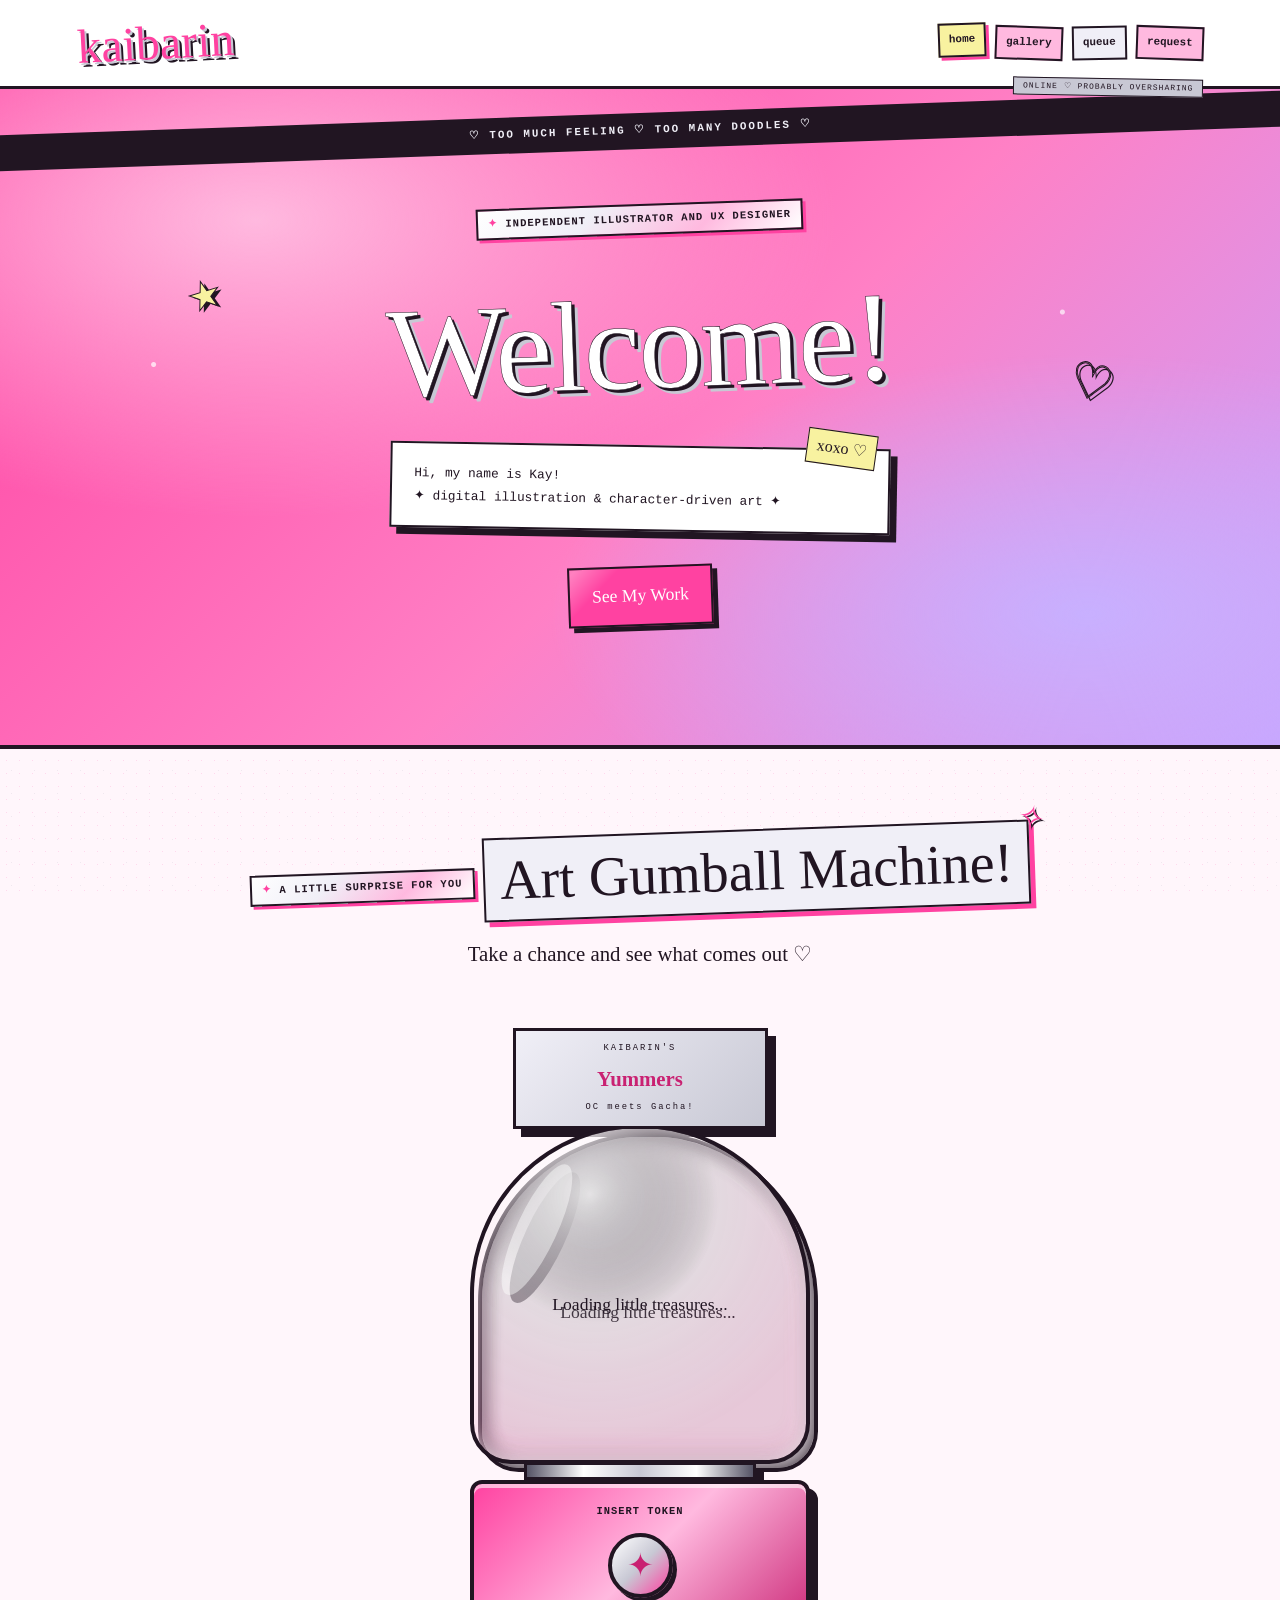
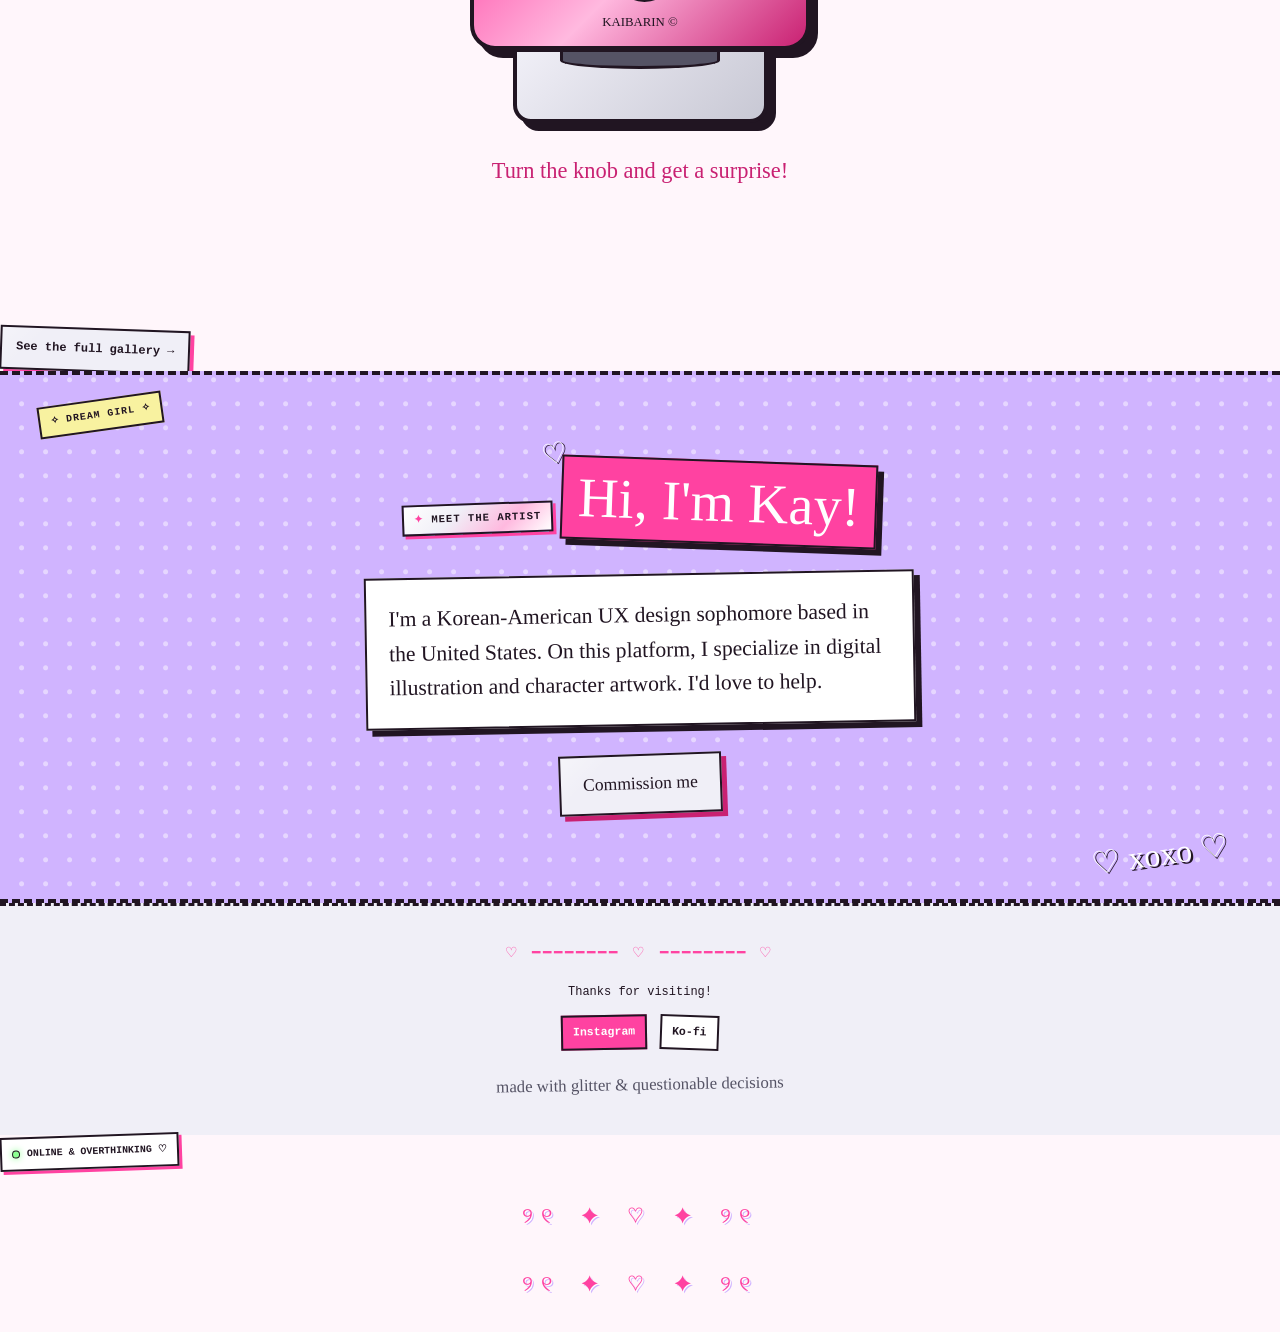
==== index.html @ e31831b4 "Update gumball machine labels and instructions" ====
<DOCTYPE html>
<html lang="en">

<head>
    <meta charset="UTF-8">
    <meta name="viewport" content="width=device-width, initial-scale=1.0">
    <title>Kaibarin | Art & Commissions</title>
    <link rel="stylesheet" href="style.css">
</head>

<body>

    <header class="navbar">
        <a class="logo" href="index.html">kaibarin</a>

        <nav>
            <a href="index.html" class="active">Home</a>
            <a href="gallery.html">Gallery</a>
            <a href="queue.html">Queue</a>
            <a href="request.html">Request</a>
        </nav>
    </header>

    <main>
        <section class="hero">
            <p class="eyebrow"> independent illustrator and ux designer </p>

            <h1> Welcome! </h1>

            <p class="hero-text">
              Hi, my name is Kay!
              <br> ✦ digital illustration & character-driven art ✦
            </p>

            <a class="button" href="gallery.html"> See My Work </a>
        </section>

<section class="gumball-section">
    <div class="section-heading">
        <p class="eyebrow">a little surprise for you</p>
        <h2>Art Gumball Machine!</h2>
        <p>Take a chance and see what comes out ♡</p>
    </div>

    <div class="gumball-machine" id="gumball-machine">

        <div class="machine-label">
            <span>KAIBARIN'S</span>
            <strong>Yummers</strong>
            <span>OC meets Gacha!</span>
        </div>

        <div class="machine-dome">
            <div class="gumball-balls" id="gumball-balls">
                <p class="gumball-loading">Loading little treasures...</p>
            </div>
            <div class="dome-shine"></div>
        </div>

        <div class="machine-neck"></div>

        <div class="machine-base">
            <p class="machine-instruction">INSERT TOKEN</p>

            <button
                class="gumball-knob"
                id="gumball-knob"
                type="button"
                aria-label="Dispense a random artwork"
            >
                <span>✦</span>
            </button>

            <p class="machine-brand">KAIBARIN ©</p>
        </div>

        <div class="gumball-dispenser">
            <div class="dispenser-opening"></div>

            <button
                class="dispensed-gumball"
                id="dispensed-gumball"
                type="button"
                hidden
                aria-label="View your dispensed artwork"
            >
                <img id="dispensed-image" src="" alt="">
            </button>
        </div>
    </div>

    <p class="gumball-caption" id="gumball-caption">
        Turn the knob and get a surprise!
    </p>

    <button
        class="button gumball-again"
        id="gumball-again"
        type="button"
        hidden
    >
        Try Again ♡
    </button>
</section>

<dialog class="gumball-modal" id="gumball-modal">
    <button
        class="modal-close"
        id="gumball-modal-close"
        type="button"
        aria-label="Close artwork preview"
    >
        ✕
    </button>

    <img id="modal-artwork-image" src="" alt="">

    <div class="modal-artwork-info">
        <p class="eyebrow">YOU GOT A SURPRISE!</p>
        <h2 id="modal-artwork-title"></h2>
        <p id="modal-artwork-description"></p>
    </div>
</dialog>

            <a class="text-link" href="gallery.html">See the full gallery →</a>
        </section>

        <section class="about">
            <p class="eyebrow">Meet the Artist</p>
            <h2>Hi, I'm Kay!</h2>
            <p>
               I'm a Korean-American UX design sophomore based in the United States. On this platform, I specialize in digital illustration and character artwork. I'd love to help.
            </p>
            <a class="button button-light" href="request.html">
                Commission me
            </a>
        </section>
    </main>

    <footer>
        <p>Thanks for visiting!</p>
        <div class="social-links">
            <a href="https://instagram.com/">Instagram</a>
            <a href="https://ko-fi.com/kaibarin/">Ko-fi</a>
        </div>
    </footer>

    <div class="status-sticker">
    <span class="status-dot"></span>
    ONLINE & OVERTHINKING ♡
</div>

<div class="cute-divider">୨୧ ✦ ♡ ✦ ୨୧</div>
</body>
</html>


<div class="cute-divider">୨୧ ✦ ♡ ✦ ୨୧</div>


<script src="script.js" defer></script>

</html
---- style.css ----
nav {
  display: flex;
  align-items: center;
  gap: 20px;
}
.home-link {
  margin-left: auto;
}


.queue-container {
  display: grid;
  grid-template-columns: repeat(3, minmax(0, 1fr));
  gap: 20px;
  margin-top: 30px;
}
.queue-column {
  border: 1px solid #ccc;
  border-radius: 12px;
  padding: 16px;
  min-width: 0;
}
.commission-card {
  border: 1px solid #ddd;
  border-radius: 8px;
  padding: 12px;
  margin-bottom: 12px;
}
/* Stack columns on smaller screens */
@media (max-width: 650px) {
  .queue-container {
    grid-template-columns: 1fr;
  }
}


/* ==========================================
    PRETTY DISASTER
   PINK CHROME • GIRLHOOD • Y2K CHAOS
   MYSPACE ENERGY / DIARY GIRL / ALT ARTIST
========================================== */

@import url('https://fonts.googleapis.com/css2?family=Permanent+Marker&family=Patrick+Hand&family=Space+Mono:wght@400;700&family=DM+Serif+Display:ital@0;1&display=swap');

/* ---------- COLOR PALETTE ---------- */

:root {
    --pink: #ff42a1;
    --pink-dark: #c92172;
    --bubblegum: #ffb9df;
    --pale-pink: #ffe4f1;

    --silver: #c8c8d4;
    --chrome: #f0eff7;
    --steel: #89899c;
    --silver-dark: #555365;

    --blue: #a9dfff;
    --blue-dark: #637dff;
    --yellow: #f8f2a0;
    --purple: #d0b4ff;
    --green: #c8ffb4;

    --cream: #fff6fb;
    --paper: #ffffff;
    --ink: #211522;
    --night: #19131e;

    --font-chaos: 'Permanent Marker', cursive;
    --font-diary: 'Patrick Hand', cursive;
    --font-tech: 'Space Mono', monospace;
    --font-editorial: 'DM Serif Display', serif;
}

/* ---------- GLOBAL STYLES ---------- */

* {
    box-sizing: border-box;
}

html {
    scroll-behavior: smooth;
}

body {
    margin: 0;
    color: var(--ink);
    font-family: var(--font-tech);
    font-size: 13px;
    line-height: 1.8;
    overflow-wrap: break-word;

    background-color: var(--cream);
    background-image:
        radial-gradient(#ff42a128 0.8px, transparent 0.9px),
        radial-gradient(#89899c20 0.7px, transparent 0.9px);
    background-size: 13px 13px, 23px 23px;
}

::selection {
    color: var(--paper);
    background: var(--pink-dark);
}

a {
    color: inherit;
}

img {
    max-width: 100%;
}

/* ==========================================
   NAVIGATION — GIRL'S DESKTOP
========================================== */

.navbar {
    display: flex;
    align-items: center;
    flex-wrap: wrap;
    gap: 22px;
    padding: 19px 6%;

    background: var(--paper);
    border-bottom: 3px solid var(--ink);

    position: relative;
    z-index: 5;
}

.navbar::after {
    content: "ONLINE ♡ PROBABLY OVERSHARING";
    position: absolute;
    right: 6%;
    bottom: -10px;

    padding: 1px 9px;
    background: var(--silver);
    border: 1px solid var(--ink);

    font-family: var(--font-tech);
    font-size: 8px;
    letter-spacing: 1px;

    transform: rotate(1deg);
}

.logo {
    color: var(--pink);
    font-family: var(--font-chaos);
    font-size: clamp(2rem, 4vw, 3rem);
    line-height: 1;
    text-decoration: none;
    white-space: nowrap;

    transform: rotate(-3deg);
    text-shadow: 2px 2px 0 var(--silver),
                 4px 4px 0 var(--ink);

    transition: transform .2s ease;
}

.logo:hover {
    color: var(--pink-dark);
    transform: rotate(3deg) scale(1.06);
}

.navbar nav {
    display: flex;
    align-items: center;
    justify-content: flex-end;
    flex-wrap: wrap;
    gap: 9px;
    margin-left: auto;
}

.navbar nav a {
    padding: 5px 9px;

    border: 2px solid var(--ink);
    background: var(--paper);
    color: var(--ink);

    font-family: var(--font-tech);
    font-size: .68rem;
    font-weight: 700;
    text-decoration: none;
    text-transform: lowercase;

    transition:
        transform .2s,
        background .2s,
        box-shadow .2s;
}

.navbar nav a:nth-child(even) {
    background: var(--bubblegum);
    transform: rotate(2deg);
}

.navbar nav a:nth-child(odd) {
    background: var(--chrome);
    transform: rotate(-1deg);
}

.navbar nav a:hover,
.navbar nav a.active {
    background: var(--yellow);
    box-shadow: 3px 3px 0 var(--pink);
    transform: translateY(-3px) rotate(-2deg);
}

/* ==========================================
   EYEBROW LABELS — LITTLE DIARY STICKERS
========================================== */

.eyebrow {
    display: inline-block;
    margin: 0 0 12px;
    padding: 4px 10px;

    background: var(--chrome);
    border: 2px solid var(--ink);
    box-shadow: 3px 3px 0 var(--pink);

    font-family: var(--font-tech);
    font-size: .66rem;
    font-weight: 700;
    letter-spacing: 1px;
    text-transform: uppercase;

    transform: rotate(-2deg);
}

/* ==========================================
   HOMEPAGE HERO — SHE'S A LITTLE UNWELL
========================================== */

.hero {
    position: relative;
    isolation: isolate;
    padding: 115px 24px 120px;

    text-align: center;
    background:
        radial-gradient(ellipse at 20% 20%,
            #ffb9df 0%,
            transparent 40%),
        radial-gradient(ellipse at 85% 80%,
            #c8b0ff 0%,
            transparent 35%),
        var(--pink);

    border-bottom: 4px solid var(--ink);
    overflow: hidden;
}

/* Diagonal ticker */

.hero::before {
    content: "♡ TOO MUCH FEELING ♡ TOO MANY DOODLES ♡ ";

    position: absolute;
    top: 24px;
    left: -4%;
    width: 108%;
    padding: 8px 0;

    background: var(--ink);
    color: var(--chrome);

    font-family: var(--font-tech);
    font-size: .68rem;
    font-weight: 700;
    letter-spacing: 2px;
    white-space: nowrap;

    transform: rotate(-2deg);
    z-index: -1;
}

/* Handwritten chaos */


.hero h1 {
    position: relative;
    max-width: 1000px;
    margin: 38px auto;

    color: var(--paper);
    font-family: var(--font-chaos);
    font-size: clamp(3.5rem, 10vw, 8rem);
    font-weight: normal;
    line-height: .95;
    letter-spacing: -2px;

    -webkit-text-stroke: .5px var(--ink);
    text-shadow:
        3px 3px 0 var(--ink),
        6px 6px 0 var(--silver);

    transform: rotate(-2deg);
}

.hero-text {
    max-width: 500px;
    margin: 35px auto;
    padding: 18px 22px;

    border: 2px solid var(--ink);
    background: var(--paper);
    box-shadow: 7px 7px 0 var(--ink);

    font-size: .8rem;
    text-align: left;
    transform: rotate(1deg);
}

/* ==========================================
   BUTTONS — CLICK ME I'M CUTE
========================================== */

.button,
.button-light {
    display: inline-block;
    padding: 12px 22px;

    border: 2px solid var(--ink);
    border-radius: 0;
    background: var(--pink);
    color: var(--paper);

    font-family: var(--font-chaos);
    font-size: 1.1rem;
    text-decoration: none;

    box-shadow: 5px 5px 0 var(--ink);
    transform: rotate(-2deg);

    transition:
        transform .15s,
        box-shadow .15s,
        background .15s;
}

.button-light {
    background: var(--chrome);
    color: var(--ink);
    box-shadow: 5px 5px 0 var(--pink-dark);
}

.button:hover,
.button-light:hover {
    background: var(--yellow);
    color: var(--ink);
    box-shadow: 2px 2px 0 var(--ink);
    transform: translate(3px, 3px) rotate(2deg);
}

/* ==========================================
   FEATURED ART — THE BEDROOM WALL
========================================== */

.featured {
    position: relative;
    padding: 85px 7%;
    text-align: center;
}

.section-heading {
    margin-bottom: 55px;
}

.section-heading h2,
.about h2 {
    display: inline-block;
    margin: 0;
    padding: 8px 15px;

    border: 2px solid var(--ink);
    background: var(--chrome);

    font-family: var(--font-chaos);
    font-size: clamp(2rem, 5vw, 3.5rem);
    font-weight: normal;
    line-height: 1.15;

    box-shadow: 5px 5px 0 var(--pink);
    transform: rotate(-2deg);
}

.section-heading > p:not(.eyebrow) {
    margin-top: 20px;
    font-family: var(--font-diary);
    font-size: 1.3rem;
}

/* Artwork layout */

.art-grid,
.gallery-grid {
    display: grid;
    grid-template-columns: repeat(3, minmax(0, 1fr));
    gap: 35px 28px;
}

/* ==========================================
   ART CARDS — EVERY PHOTO HAS A STORY
========================================== */

.art-card {
    position: relative;
    min-width: 0;
    padding: 12px;

    border: 2px solid var(--ink);
    border-radius: 0;
    background: var(--paper);
    box-shadow: 6px 6px 0 var(--ink);

    text-align: left;
    transition:
        transform .25s ease,
        box-shadow .25s ease;
}

.art-card:nth-child(6n + 1) {
    transform: rotate(-3deg);
    background: var(--bubblegum);
    box-shadow: 6px 6px 0 var(--ink);
}

.art-card:nth-child(6n + 2) {
    transform: rotate(2deg) translateY(8px);
    background: var(--chrome);
    box-shadow: 6px 6px 0 var(--pink);
}

.art-card:nth-child(6n + 3) {
    transform: rotate(-1deg);
    background: var(--paper);
    box-shadow: 6px 6px 0 var(--purple);
}

.art-card:nth-child(6n + 4) {
    transform: rotate(3deg) translateY(-5px);
    background: var(--pale-pink);
    box-shadow: 6px 6px 0 var(--silver-dark);
}

.art-card:nth-child(6n + 5) {
    transform: rotate(-2deg);
    background: var(--paper);
    box-shadow: 6px 6px 0 var(--pink);
}

.art-card:nth-child(6n) {
    transform: rotate(2deg) translateY(6px);
    background: var(--purple);
    box-shadow: 6px 6px 0 var(--ink);
}

.art-card:hover {
    z-index: 2;
    transform: translateY(-8px) rotate(0deg) scale(1.025);
    box-shadow: 9px 9px 0 var(--pink);
}

/* Artwork images */

.art-card img {
    display: block;
    width: 100%;
    aspect-ratio: 4 / 5;
    object-fit: cover;

    border: 2px solid var(--ink);
    background: var(--chrome);

    filter: saturate(.88);
    transition: filter .25s;
}

.art-card:hover img {
    filter: saturate(1.2) contrast(1.04);
}

.art-card h3 {
    margin: 14px 0 0;

    font-family: var(--font-chaos);
    font-size: clamp(1.2rem, 2.5vw, 1.7rem);
    font-weight: normal;
    line-height: 1.2;
}

.art-card p {
    margin: 8px 0 2px;
    font-family: var(--font-tech);
    font-size: .7rem;
}

/* Gallery link */

.text-link {
    display: inline-block;
    margin-top: 45px;
    padding: 9px 14px;

    border: 2px solid var(--ink);
    background: var(--chrome);
    color: var(--ink);

    font-family: var(--font-tech);
    font-size: .75rem;
    font-weight: 700;
    text-decoration: none;

    box-shadow: 4px 4px 0 var(--pink);
    transform: rotate(2deg);
    transition: .2s;
}

.text-link:hover {
    background: var(--pink);
    color: var(--paper);
    transform: rotate(-2deg) translateY(-3px);
}

/* ==========================================
   ABOUT — UNSENT LETTERS & BAD DECISIONS
========================================== */

.about {
    position: relative;
    padding: 85px 24px;

    border-top: 4px dashed var(--ink);
    border-bottom: 4px dashed var(--ink);

    background:
        radial-gradient(circle at 90% 20%,
            #ffffff75 0 2px,
            transparent 3px),
        var(--purple);

    background-size: 24px 24px;
    text-align: center;
    overflow: hidden;
}

.about h2 {
    background: var(--pink);
    color: var(--paper);
    box-shadow: 6px 6px 0 var(--ink);
    transform: rotate(2deg);
}

.about > p:not(.eyebrow) {
    max-width: 550px;
    margin: 28px auto;
    padding: 22px;

    border: 2px solid var(--ink);
    background: var(--paper);
    box-shadow: 6px 6px 0 var(--ink);

    font-family: var(--font-diary);
    font-size: 1.35rem;
    line-height: 1.6;
    text-align: left;
    transform: rotate(-1deg);
}

/* ==========================================
   GALLERY PAGE — PINK FLASH PHOTOGRAPHY
========================================== */

.gallery-intro {
    position: relative;
    padding: 75px 24px 60px;

    border-bottom: 4px solid var(--ink);
    background:
        radial-gradient(ellipse at 15% 20%,
            #ffb9df 0%,
            transparent 45%),
        var(--purple);

    text-align: center;
    overflow: hidden;
}

.gallery-intro h1 {
    margin: 20px 0;

    color: var(--paper);
    font-family: var(--font-chaos);
    font-size: clamp(3.5rem, 10vw, 7rem);
    font-weight: normal;
    line-height: 1;

    text-shadow:
        3px 3px 0 var(--ink),
        6px 6px 0 var(--silver-dark);

    transform: rotate(-2deg);
}

.gallery-section {
    padding: 70px 7% 95px;

    background-color: var(--cream);
    background-image:
        radial-gradient(#ff42a118 .8px, transparent 1px);
    background-size: 12px 12px;
}

/* ==========================================
   FOOTER — LOVE YOU BYEEE
========================================== */

footer {
    padding: 35px 25px;

    border-top: 3px dashed var(--ink);
    background: var(--chrome);

    text-align: center;
    font-size: .75rem;
}

.social-links {
    display: flex;
    justify-content: center;
    flex-wrap: wrap;
    gap: 13px;
}

.social-links a {
    display: inline-block;
    padding: 5px 10px;

    border: 2px solid var(--ink);
    background: var(--pink);
    color: var(--paper);

    font-family: var(--font-tech);
    font-size: .72rem;
    font-weight: 700;
    text-decoration: none;

    transition: .2s;
}

.social-links a:nth-child(even) {
    background: var(--paper);
    color: var(--ink);
    transform: rotate(2deg);
}

.social-links a:nth-child(odd) {
    transform: rotate(-1deg);
}

.social-links a:hover {
    background: var(--yellow);
    color: var(--ink);
    box-shadow: 3px 3px 0 var(--pink);
    transform: rotate(-2deg) translateY(-3px);
}

/* ==========================================
   EXTRA DETAILS — GIRL MATH
========================================== */

.system-label {
    color: var(--silver-dark);
    font-family: var(--font-tech);
    font-size: .6rem;
    letter-spacing: 1px;
    text-transform: uppercase;
}

.angel-note {
    display: inline-block;
    color: var(--pink-dark);
    font-family: var(--font-diary);
    font-size: 1.6rem;
    font-weight: 400;
    transform: rotate(-4deg);
}

.angel-caption {
    color: var(--pink-dark);
    font-family: var(--font-editorial);
    font-size: 1.5rem;
    font-style: italic;
}

/* ==========================================
   RESPONSIVE — MAIN CHARACTER ON MOBILE
========================================== */

@media (max-width: 700px) {
    .navbar {
        flex-direction: column;
        gap: 18px;
        padding: 22px 5%;
    }

    .navbar::after {
        right: 4%;
        font-size: 7px;
    }

    .navbar nav {
        justify-content: center;
        margin-left: 0;
        gap: 8px;
    }

    .navbar nav a {
        font-size: .65rem;
        padding: 5px 7px;
    }

    .hero {
        padding: 100px 20px 110px;
    }

    .hero::before {
        font-size: .58rem;
        letter-spacing: 1px;
    }

    .hero h1 {
        font-size: clamp(3.5rem, 12vw, 6rem);
    }

    .hero-text {
        margin: 28px auto;
        padding: 14px;
    }

    .art-grid,
    .gallery-grid {
        grid-template-columns: repeat(2, minmax(0, 1fr));
        gap: 24px 18px;
    }

    .featured,
    .gallery-section {
        padding: 55px 6%;
    }

    .art-card {
        padding: 8px;
    }

    .art-card h3 {
        font-size: 1.15rem;
    }

    .about {
        padding: 65px 20px;
    }
}

@media (max-width: 450px) {
    .art-grid,
    .gallery-grid {
        grid-template-columns: 1fr;
        gap: 28px;
    }

    .art-card:nth-child(n) {
        transform: rotate(-1deg);
    }

    .art-card:nth-child(even) {
        transform: rotate(2deg);
    }

    .hero h1 {
        font-size: clamp(3rem, 14vw, 4.5rem);
    }

    .section-heading h2,
    .about h2 {
        font-size: 2rem;
    }

    .gallery-intro h1 {
        font-size: 3.5rem;
    }

    .hero::after {
        font-size: 1.5rem;
    }
}

/* ==========================================
   ACCESSIBILITY
========================================== */

:focus-visible {
    outline: 3px solid var(--blue-dark);
    outline-offset: 4px;
}

@media (prefers-reduced-motion: reduce) {
    html {
        scroll-behavior: auto;
    }

    *,
    *::before,
    *::after {
        transition-duration: .01ms !important;
        animation-duration: .01ms !important;
    }
}




/* ==========================================
   EXTRA DECOR PACK — STICKERBOOK GIRL
   CHROME HEARTS • GLITTER • DIARY DOODLES
========================================== */

/* --- 1. TINY STAR CURSOR TRAIL VIBE --- */

body {
    background-attachment: fixed;
}

::selection {
    color: white;
    background: #ff42a1;
}

/* Sparkle decorations on section headings */

.section-heading h2,
.about h2 {
    position: relative;
}

.section-heading h2::after {
    content: "✧";
    position: absolute;
    top: -22px;
    right: -19px;
    color: var(--pink);
    font-family: Georgia, serif;
    font-size: 2rem;
    text-shadow: 2px 2px 0 var(--ink);
    transform: rotate(15deg);
}

.about h2::before {
    content: "♡";
    position: absolute;
    top: -19px;
    left: -23px;
    color: white;
    font-size: 1.8rem;
    text-shadow: 2px 2px 0 var(--ink);
    transform: rotate(-15deg);
}

/* --- 2. HERO STICKERS --- */

.hero {
    background-image:
        radial-gradient(circle at 12% 42%,
            #ffffffb5 0 2px, transparent 3px),
        radial-gradient(circle at 83% 34%,
            #ffffffa8 0 2px, transparent 3px),
        radial-gradient(ellipse at 20% 20%,
            #ffb9df 0%, transparent 40%),
        radial-gradient(ellipse at 85% 80%,
            #c8b0ff 0%, transparent 35%),
        linear-gradient(135deg, #ff42a1, #ff80c5 55%, #c7a2ff);
    background-size: auto, auto, auto, auto, auto;
}

.hero h1::before {
    content: "★";
    position: absolute;
    top: -22px;
    left: 5%;
    color: var(--yellow);
    font-size: .3em;
    -webkit-text-stroke: 1px var(--ink);
    text-shadow: 3px 3px 0 var(--ink);
    transform: rotate(-15deg);
}

.hero h1::after {
    content: "♡";
    position: absolute;
    right: 3%;
    bottom: -15px;
    color: var(--bubblegum);
    font-size: .38em;
    -webkit-text-stroke: 1px var(--ink);
    text-shadow: 3px 3px 0 var(--ink);
    transform: rotate(16deg);
}

/* Tiny handwritten note sticker */

.hero-text {
    position: relative;
}

.hero-text::after {
    content: "xoxo ♡";
    position: absolute;
    top: -19px;
    right: 12px;
    padding: 2px 9px;
    border: 1px solid var(--ink);
    background: var(--yellow);
    color: var(--ink);
    font-family: var(--font-diary);
    font-size: 1rem;
    transform: rotate(7deg);
}

/* --- 3. SHINY STICKER LABELS --- */

.eyebrow {
    position: relative;
    background: linear-gradient(
        135deg,
        white 0%,
        var(--chrome) 35%,
        var(--bubblegum) 70%,
        white 100%
    );
}

.eyebrow::before {
    content: "✦ ";
    color: var(--pink);
}

/* --- 4. POLAROID PHOTO CARDS --- */

.art-card {
    overflow: visible;
}

.art-card::before {
    content: "♡";
    position: absolute;
    top: -15px;
    left: 14px;
    z-index: 3;
    display: grid;
    place-items: center;
    width: 29px;
    height: 29px;
    border: 1.5px solid var(--ink);
    border-radius: 50%;
    background: var(--pink);
    color: white;
    font-size: 1rem;
    transform: rotate(-13deg);
    box-shadow: 2px 2px 0 var(--ink);
}

.art-card:nth-child(3n + 2)::before {
    content: "✧";
    background: var(--yellow);
    color: var(--ink);
}

.art-card:nth-child(3n)::before {
    content: "★";
    background: var(--blue);
    color: var(--ink);
}

/* Photo number and timestamp */

.art-card img {
    position: relative;
}

.art-card p {
    color: var(--silver-dark);
    letter-spacing: .2px;
}

.art-card h3::after {
    content: " ୨ৎ";
    color: var(--pink-dark);
    font-family: var(--font-diary);
    font-size: .85em;
}

/* --- 5. CUTE HOVER SPARKLES --- */

.art-card:hover {
    box-shadow: 0 0 0 3px white,
                0 0 0 5px var(--pink),
                9px 9px 0 var(--ink);
}

.navbar nav a {
    position: relative;
}

.navbar nav a:hover::after {
    content: "♥";
    position: absolute;
    top: -13px;
    right: -5px;
    color: var(--pink);
    font-size: 13px;
}

/* --- 6. DIARY DOODLES AROUND ABOUT --- */

.about::before {
    content: "✧ DREAM GIRL ✧";
    position: absolute;
    top: 24px;
    left: 3%;
    padding: 5px 10px;
    border: 2px solid var(--ink);
    background: var(--yellow);
    color: var(--ink);
    font-size: .62rem;
    font-weight: 700;
    letter-spacing: 1px;
    transform: rotate(-8deg);
}

.about::after {
    content: "♡ xoxo ♡";
    position: absolute;
    right: 4%;
    bottom: 15px;
    color: white;
    font-family: var(--font-chaos);
    font-size: clamp(1.2rem, 3vw, 2rem);
    text-shadow: 2px 2px 0 var(--ink);
    transform: rotate(-8deg);
    pointer-events: none;
}

/* --- 7. CANDY-CHROME BUTTONS --- */

.button,
.button-light,
.text-link {
    position: relative;
    background-image: linear-gradient(
        135deg,
        transparent 35%,
        #ffffff55 48%,
        transparent 60%
    );
    background-size: 220% 100%;
    background-position: 100% 0;
}

.button:hover,
.button-light:hover,
.text-link:hover {
    background-position: 0 0;
}

/* --- 8. GALLERY SCRAPBOOK DIVIDER --- */

.gallery-intro::after {
    content: "★ CUT, CROP, KEEP ★";
    position: absolute;
    bottom: -1px;
    left: 50%;
    padding: 5px 15px;
    border: 2px solid var(--ink);
    border-bottom: 0;
    background: var(--cream);
    color: var(--pink-dark);
    font-size: .65rem;
    font-weight: 700;
    letter-spacing: 2px;
    white-space: nowrap;
    transform: translateX(-50%) rotate(-1deg);
}

/* --- 9. FOOTER SIGN-OFF --- */

footer::before {
    content: "♡ ━━━━━━━━ ♡ ━━━━━━━━ ♡";
    display: block;
    margin-bottom: 15px;
    color: var(--pink);
    font-size: .9rem;
    letter-spacing: 3px;
}

footer::after {
    content: "made with glitter & questionable decisions";
    display: block;
    margin-top: 20px;
    color: var(--silver-dark);
    font-family: var(--font-diary);
    font-size: 1.05rem;
    transform: rotate(-1deg);
}

/* --- 10. CUTE SCROLLBAR --- */

::-webkit-scrollbar {
    width: 12px;
}

::-webkit-scrollbar-track {
    background: var(--pale-pink);
    border-left: 2px solid var(--ink);
}

::-webkit-scrollbar-thumb {
    border: 2px solid var(--ink);
    background: linear-gradient(
        var(--pink),
        var(--purple),
        var(--chrome)
    );
}

::-webkit-scrollbar-thumb:hover {
    background: var(--pink-dark);
}

/* --- 11. MOBILE DECOR FIXES --- */

@media (max-width: 700px) {
    .hero h1::before {
        left: 0;
        top: -18px;
    }

    .hero h1::after {
        right: 0;
        bottom: -10px;
    }

    .about::before {
        top: 10px;
        left: 5px;
        font-size: .5rem;
    }

    .about::after {
        right: 5px;
        bottom: 4px;
        font-size: 1rem;
    }

    .section-heading h2::after {
        right: -10px;
        top: -16px;
    }
}

/* --- 12. REDUCE MOTION FOR ACCESSIBILITY --- */

@media (prefers-reduced-motion: reduce) {
    .art-card,
    .art-card:hover,
    .button,
    .button-light,
    .text-link {
        transform: none;
    }
}



/* ==========================================
    PRETTY DISASTER
   PINK CHROME • GIRLHOOD • Y2K CHAOS
   MYSPACE ENERGY / DIARY GIRL / ALT ARTIST
========================================== */

@import url('https://fonts.googleapis.com/css2?family=Permanent+Marker&family=Patrick+Hand&family=Space+Mono:wght@400;700&family=DM+Serif+Display:ital@0;1&display=swap');

/* ---------- COLOR PALETTE ---------- */

:root {
    --pink: #ff42a1;
    --pink-dark: #c92172;
    --bubblegum: #ffb9df;
    --pale-pink: #ffe4f1;

    --silver: #c8c8d4;
    --chrome: #f0eff7;
    --steel: #89899c;
    --silver-dark: #555365;

    --blue: #a9dfff;
    --blue-dark: #637dff;
    --yellow: #f8f2a0;
    --purple: #d0b4ff;
    --green: #c8ffb4;

    --cream: #fff6fb;
    --paper: #ffffff;
    --ink: #211522;
    --night: #19131e;

    --font-chaos: 'Permanent Marker', cursive;
    --font-diary: 'Patrick Hand', cursive;
    --font-tech: 'Space Mono', monospace;
    --font-editorial: 'DM Serif Display', serif;
}

/* ---------- GLOBAL STYLES ---------- */

* {
    box-sizing: border-box;
}

html {
    scroll-behavior: smooth;
}

body {
    margin: 0;
    color: var(--ink);
    font-family: var(--font-tech);
    font-size: 13px;
    line-height: 1.8;
    overflow-wrap: break-word;

    background-color: var(--cream);
    background-image:
        radial-gradient(#ff42a128 0.8px, transparent 0.9px),
        radial-gradient(#89899c20 0.7px, transparent 0.9px);
    background-size: 13px 13px, 23px 23px;
}

::selection {
    color: var(--paper);
    background: var(--pink-dark);
}

a {
    color: inherit;
}

img {
    max-width: 100%;
}

/* ==========================================
   NAVIGATION — GIRL'S DESKTOP
========================================== */

.navbar {
    display: flex;
    align-items: center;
    flex-wrap: wrap;
    gap: 22px;
    padding: 19px 6%;

    background: var(--paper);
    border-bottom: 3px solid var(--ink);

    position: relative;
    z-index: 5;
}

.navbar::after {
    content: "ONLINE ♡ PROBABLY OVERSHARING";
    position: absolute;
    right: 6%;
    bottom: -10px;

    padding: 1px 9px;
    background: var(--silver);
    border: 1px solid var(--ink);

    font-family: var(--font-tech);
    font-size: 8px;
    letter-spacing: 1px;

    transform: rotate(1deg);
}

.logo {
    color: var(--pink);
    font-family: var(--font-chaos);
    font-size: clamp(2rem, 4vw, 3rem);
    line-height: 1;
    text-decoration: none;
    white-space: nowrap;

    transform: rotate(-3deg);
    text-shadow: 2px 2px 0 var(--silver),
                 4px 4px 0 var(--ink);

    transition: transform .2s ease;
}

.logo:hover {
    color: var(--pink-dark);
    transform: rotate(3deg) scale(1.06);
}

.navbar nav {
    display: flex;
    align-items: center;
    justify-content: flex-end;
    flex-wrap: wrap;
    gap: 9px;
    margin-left: auto;
}

.navbar nav a {
    padding: 5px 9px;

    border: 2px solid var(--ink);
    background: var(--paper);
    color: var(--ink);

    font-family: var(--font-tech);
    font-size: .68rem;
    font-weight: 700;
    text-decoration: none;
    text-transform: lowercase;

    transition:
        transform .2s,
        background .2s,
        box-shadow .2s;
}

.navbar nav a:nth-child(even) {
    background: var(--bubblegum);
    transform: rotate(2deg);
}

.navbar nav a:nth-child(odd) {
    background: var(--chrome);
    transform: rotate(-1deg);
}

.navbar nav a:hover,
.navbar nav a.active {
    background: var(--yellow);
    box-shadow: 3px 3px 0 var(--pink);
    transform: translateY(-3px) rotate(-2deg);
}

/* ==========================================
   EYEBROW LABELS — LITTLE DIARY STICKERS
========================================== */

.eyebrow {
    display: inline-block;
    margin: 0 0 12px;
    padding: 4px 10px;

    background: var(--chrome);
    border: 2px solid var(--ink);
    box-shadow: 3px 3px 0 var(--pink);

    font-family: var(--font-tech);
    font-size: .66rem;
    font-weight: 700;
    letter-spacing: 1px;
    text-transform: uppercase;

    transform: rotate(-2deg);
}

/* ==========================================
   HOMEPAGE HERO — SHE'S A LITTLE UNWELL
========================================== */

.hero {
    position: relative;
    isolation: isolate;
    padding: 115px 24px 120px;

    text-align: center;
    background:
        radial-gradient(ellipse at 20% 20%,
            #ffb9df 0%,
            transparent 40%),
        radial-gradient(ellipse at 85% 80%,
            #c8b0ff 0%,
            transparent 35%),
        var(--pink);

    border-bottom: 4px solid var(--ink);
    overflow: hidden;
}

/* Diagonal ticker */

.hero::before {
    content: "♡ TOO MUCH FEELING ♡ TOO MANY DOODLES ♡ ";

    position: absolute;
    top: 24px;
    left: -4%;
    width: 108%;
    padding: 8px 0;

    background: var(--ink);
    color: var(--chrome);

    font-family: var(--font-tech);
    font-size: .68rem;
    font-weight: 700;
    letter-spacing: 2px;
    white-space: nowrap;

    transform: rotate(-2deg);
    z-index: -1;
}

/* Handwritten chaos */

.hero h1 {
    position: relative;
    max-width: 1000px;
    margin: 38px auto;

    color: var(--paper);
    font-family: var(--font-chaos);
    font-size: clamp(3.5rem, 10vw, 8rem);
    font-weight: normal;
    line-height: .95;
    letter-spacing: -2px;

    -webkit-text-stroke: .5px var(--ink);
    text-shadow:
        3px 3px 0 var(--ink),
        6px 6px 0 var(--silver);

    transform: rotate(-2deg);
}

.hero-text {
    max-width: 500px;
    margin: 35px auto;
    padding: 18px 22px;

    border: 2px solid var(--ink);
    background: var(--paper);
    box-shadow: 7px 7px 0 var(--ink);

    font-size: .8rem;
    text-align: left;
    transform: rotate(1deg);
}

/* ==========================================
   BUTTONS — CLICK ME I'M CUTE
========================================== */

.button,
.button-light {
    display: inline-block;
    padding: 12px 22px;

    border: 2px solid var(--ink);
    border-radius: 0;
    background: var(--pink);
    color: var(--paper);

    font-family: var(--font-chaos);
    font-size: 1.1rem;
    text-decoration: none;

    box-shadow: 5px 5px 0 var(--ink);
    transform: rotate(-2deg);

    transition:
        transform .15s,
        box-shadow .15s,
        background .15s;
}

.button-light {
    background: var(--chrome);
    color: var(--ink);
    box-shadow: 5px 5px 0 var(--pink-dark);
}

.button:hover,
.button-light:hover {
    background: var(--yellow);
    color: var(--ink);
    box-shadow: 2px 2px 0 var(--ink);
    transform: translate(3px, 3px) rotate(2deg);
}

/* ==========================================
   FEATURED ART — THE BEDROOM WALL
========================================== */

.featured {
    position: relative;
    padding: 85px 7%;
    text-align: center;
}

.section-heading {
    margin-bottom: 55px;
}

.section-heading h2,
.about h2 {
    display: inline-block;
    margin: 0;
    padding: 8px 15px;

    border: 2px solid var(--ink);
    background: var(--chrome);

    font-family: var(--font-chaos);
    font-size: clamp(2rem, 5vw, 3.5rem);
    font-weight: normal;
    line-height: 1.15;

    box-shadow: 5px 5px 0 var(--pink);
    transform: rotate(-2deg);
}

.section-heading > p:not(.eyebrow) {
    margin-top: 20px;
    font-family: var(--font-diary);
    font-size: 1.3rem;
}

/* Artwork layout */

.art-grid,
.gallery-grid {
    display: grid;
    grid-template-columns: repeat(3, minmax(0, 1fr));
    gap: 35px 28px;
}

/* ==========================================
   ART CARDS — EVERY PHOTO HAS A STORY
========================================== */

.art-card {
    position: relative;
    min-width: 0;
    padding: 12px;

    border: 2px solid var(--ink);
    border-radius: 0;
    background: var(--paper);
    box-shadow: 6px 6px 0 var(--ink);

    text-align: left;
    transition:
        transform .25s ease,
        box-shadow .25s ease;
}

.art-card:nth-child(6n + 1) {
    transform: rotate(-3deg);
    background: var(--bubblegum);
    box-shadow: 6px 6px 0 var(--ink);
}

.art-card:nth-child(6n + 2) {
    transform: rotate(2deg) translateY(8px);
    background: var(--chrome);
    box-shadow: 6px 6px 0 var(--pink);
}

.art-card:nth-child(6n + 3) {
    transform: rotate(-1deg);
    background: var(--paper);
    box-shadow: 6px 6px 0 var(--purple);
}

.art-card:nth-child(6n + 4) {
    transform: rotate(3deg) translateY(-5px);
    background: var(--pale-pink);
    box-shadow: 6px 6px 0 var(--silver-dark);
}

.art-card:nth-child(6n + 5) {
    transform: rotate(-2deg);
    background: var(--paper);
    box-shadow: 6px 6px 0 var(--pink);
}

.art-card:nth-child(6n) {
    transform: rotate(2deg) translateY(6px);
    background: var(--purple);
    box-shadow: 6px 6px 0 var(--ink);
}

.art-card:hover {
    z-index: 2;
    transform: translateY(-8px) rotate(0deg) scale(1.025);
    box-shadow: 9px 9px 0 var(--pink);
}

/* Artwork images */

.art-card img {
    display: block;
    width: 100%;
    aspect-ratio: 4 / 5;
    object-fit: cover;

    border: 2px solid var(--ink);
    background: var(--chrome);

    filter: saturate(.88);
    transition: filter .25s;
}

.art-card:hover img {
    filter: saturate(1.2) contrast(1.04);
}

.art-card h3 {
    margin: 14px 0 0;

    font-family: var(--font-chaos);
    font-size: clamp(1.2rem, 2.5vw, 1.7rem);
    font-weight: normal;
    line-height: 1.2;
}

.art-card p {
    margin: 8px 0 2px;
    font-family: var(--font-tech);
    font-size: .7rem;
}

/* Gallery link */

.text-link {
    display: inline-block;
    margin-top: 45px;
    padding: 9px 14px;

    border: 2px solid var(--ink);
    background: var(--chrome);
    color: var(--ink);

    font-family: var(--font-tech);
    font-size: .75rem;
    font-weight: 700;
    text-decoration: none;

    box-shadow: 4px 4px 0 var(--pink);
    transform: rotate(2deg);
    transition: .2s;
}

.text-link:hover {
    background: var(--pink);
    color: var(--paper);
    transform: rotate(-2deg) translateY(-3px);
}

/* ==========================================
   ABOUT — UNSENT LETTERS & BAD DECISIONS
========================================== */

.about {
    position: relative;
    padding: 85px 24px;

    border-top: 4px dashed var(--ink);
    border-bottom: 4px dashed var(--ink);

    background:
        radial-gradient(circle at 90% 20%,
            #ffffff75 0 2px,
            transparent 3px),
        var(--purple);

    background-size: 24px 24px;
    text-align: center;
    overflow: hidden;
}

.about h2 {
    background: var(--pink);
    color: var(--paper);
    box-shadow: 6px 6px 0 var(--ink);
    transform: rotate(2deg);
}

.about > p:not(.eyebrow) {
    max-width: 550px;
    margin: 28px auto;
    padding: 22px;

    border: 2px solid var(--ink);
    background: var(--paper);
    box-shadow: 6px 6px 0 var(--ink);

    font-family: var(--font-diary);
    font-size: 1.35rem;
    line-height: 1.6;
    text-align: left;
    transform: rotate(-1deg);
}

/* ==========================================
   GALLERY PAGE — PINK FLASH PHOTOGRAPHY
========================================== */

.gallery-intro {
    position: relative;
    padding: 75px 24px 60px;

    border-bottom: 4px solid var(--ink);
    background:
        radial-gradient(ellipse at 15% 20%,
            #ffb9df 0%,
            transparent 45%),
        var(--purple);

    text-align: center;
    overflow: hidden;
}

.gallery-intro h1 {
    margin: 20px 0;

    color: var(--paper);
    font-family: var(--font-chaos);
    font-size: clamp(3.5rem, 10vw, 7rem);
    font-weight: normal;
    line-height: 1;

    text-shadow:
        3px 3px 0 var(--ink),
        6px 6px 0 var(--silver-dark);

    transform: rotate(-2deg);
}

.gallery-section {
    padding: 70px 7% 95px;

    background-color: var(--cream);
    background-image:
        radial-gradient(#ff42a118 .8px, transparent 1px);
    background-size: 12px 12px;
}

/* ==========================================
   FOOTER — LOVE YOU BYEEE
========================================== */

footer {
    padding: 35px 25px;

    border-top: 3px dashed var(--ink);
    background: var(--chrome);

    text-align: center;
    font-size: .75rem;
}

.social-links {
    display: flex;
    justify-content: center;
    flex-wrap: wrap;
    gap: 13px;
}

.social-links a {
    display: inline-block;
    padding: 5px 10px;

    border: 2px solid var(--ink);
    background: var(--pink);
    color: var(--paper);

    font-family: var(--font-tech);
    font-size: .72rem;
    font-weight: 700;
    text-decoration: none;

    transition: .2s;
}

.social-links a:nth-child(even) {
    background: var(--paper);
    color: var(--ink);
    transform: rotate(2deg);
}

.social-links a:nth-child(odd) {
    transform: rotate(-1deg);
}

.social-links a:hover {
    background: var(--yellow);
    color: var(--ink);
    box-shadow: 3px 3px 0 var(--pink);
    transform: rotate(-2deg) translateY(-3px);
}

/* ==========================================
   EXTRA DETAILS — GIRL MATH
========================================== */

.system-label {
    color: var(--silver-dark);
    font-family: var(--font-tech);
    font-size: .6rem;
    letter-spacing: 1px;
    text-transform: uppercase;
}

.angel-note {
    display: inline-block;
    color: var(--pink-dark);
    font-family: var(--font-diary);
    font-size: 1.6rem;
    font-weight: 400;
    transform: rotate(-4deg);
}

.angel-caption {
    color: var(--pink-dark);
    font-family: var(--font-editorial);
    font-size: 1.5rem;
    font-style: italic;
}

/* ==========================================
   RESPONSIVE — MAIN CHARACTER ON MOBILE
========================================== */

@media (max-width: 700px) {
    .navbar {
        flex-direction: column;
        gap: 18px;
        padding: 22px 5%;
    }

    .navbar::after {
        right: 4%;
        font-size: 7px;
    }

    .navbar nav {
        justify-content: center;
        margin-left: 0;
        gap: 8px;
    }

    .navbar nav a {
        font-size: .65rem;
        padding: 5px 7px;
    }

    .hero {
        padding: 100px 20px 110px;
    }

    .hero::before {
        font-size: .58rem;
        letter-spacing: 1px;
    }

    .hero h1 {
        font-size: clamp(3.5rem, 12vw, 6rem);
    }

    .hero-text {
        margin: 28px auto;
        padding: 14px;
    }

    .art-grid,
    .gallery-grid {
        grid-template-columns: repeat(2, minmax(0, 1fr));
        gap: 24px 18px;
    }

    .featured,
    .gallery-section {
        padding: 55px 6%;
    }

    .art-card {
        padding: 8px;
    }

    .art-card h3 {
        font-size: 1.15rem;
    }

    .about {
        padding: 65px 20px;
    }
}

@media (max-width: 450px) {
    .art-grid,
    .gallery-grid {
        grid-template-columns: 1fr;
        gap: 28px;
    }

    .art-card:nth-child(n) {
        transform: rotate(-1deg);
    }

    .art-card:nth-child(even) {
        transform: rotate(2deg);
    }

    .hero h1 {
        font-size: clamp(3rem, 14vw, 4.5rem);
    }

    .section-heading h2,
    .about h2 {
        font-size: 2rem;
    }

    .gallery-intro h1 {
        font-size: 3.5rem;
    }

    .hero::after {
        font-size: 1.5rem;
    }
}

/* ==========================================
   ACCESSIBILITY
========================================== */

:focus-visible {
    outline: 3px solid var(--blue-dark);
    outline-offset: 4px;
}

@media (prefers-reduced-motion: reduce) {
    html {
        scroll-behavior: auto;
    }

    *,
    *::before,
    *::after {
        transition-duration: .01ms !important;
        animation-duration: .01ms !important;
    }
}


css

/* ==========================================
   EXTRA DECOR PACK — STICKERBOOK GIRL
   CHROME HEARTS • GLITTER • DIARY DOODLES
========================================== */

/* --- 1. TINY STAR CURSOR TRAIL VIBE --- */

body {
    background-attachment: fixed;
}

::selection {
    color: white;
    background: #ff42a1;
}

/* Sparkle decorations on section headings */

.section-heading h2,
.about h2 {
    position: relative;
}

.section-heading h2::after {
    content: "✧";
    position: absolute;
    top: -22px;
    right: -19px;
    color: var(--pink);
    font-family: Georgia, serif;
    font-size: 2rem;
    text-shadow: 2px 2px 0 var(--ink);
    transform: rotate(15deg);
}

.about h2::before {
    content: "♡";
    position: absolute;
    top: -19px;
    left: -23px;
    color: white;
    font-size: 1.8rem;
    text-shadow: 2px 2px 0 var(--ink);
    transform: rotate(-15deg);
}

/* --- 2. HERO STICKERS --- */

.hero {
    background-image:
        radial-gradient(circle at 12% 42%,
            #ffffffb5 0 2px, transparent 3px),
        radial-gradient(circle at 83% 34%,
            #ffffffa8 0 2px, transparent 3px),
        radial-gradient(ellipse at 20% 20%,
            #ffb9df 0%, transparent 40%),
        radial-gradient(ellipse at 85% 80%,
            #c8b0ff 0%, transparent 35%),
        linear-gradient(135deg, #ff42a1, #ff80c5 55%, #c7a2ff);
    background-size: auto, auto, auto, auto, auto;
}

.hero h1::before {
    content: "★";
    position: absolute;
    top: -22px;
    left: 5%;
    color: var(--yellow);
    font-size: .3em;
    -webkit-text-stroke: 1px var(--ink);
    text-shadow: 3px 3px 0 var(--ink);
    transform: rotate(-15deg);
}

.hero h1::after {
    content: "♡";
    position: absolute;
    right: 3%;
    bottom: -15px;
    color: var(--bubblegum);
    font-size: .38em;
    -webkit-text-stroke: 1px var(--ink);
    text-shadow: 3px 3px 0 var(--ink);
    transform: rotate(16deg);
}

/* Tiny handwritten note sticker */

.hero-text {
    position: relative;
}

.hero-text::after {
    content: "xoxo ♡";
    position: absolute;
    top: -19px;
    right: 12px;
    padding: 2px 9px;
    border: 1px solid var(--ink);
    background: var(--yellow);
    color: var(--ink);
    font-family: var(--font-diary);
    font-size: 1rem;
    transform: rotate(7deg);
}

/* --- 3. SHINY STICKER LABELS --- */

.eyebrow {
    position: relative;
    background: linear-gradient(
        135deg,
        white 0%,
        var(--chrome) 35%,
        var(--bubblegum) 70%,
        white 100%
    );
}

.eyebrow::before {
    content: "✦ ";
    color: var(--pink);
}

/* --- 4. POLAROID PHOTO CARDS --- */

.art-card {
    overflow: visible;
}

.art-card::before {
    content: "♡";
    position: absolute;
    top: -15px;
    left: 14px;
    z-index: 3;
    display: grid;
    place-items: center;
    width: 29px;
    height: 29px;
    border: 1.5px solid var(--ink);
    border-radius: 50%;
    background: var(--pink);
    color: white;
    font-size: 1rem;
    transform: rotate(-13deg);
    box-shadow: 2px 2px 0 var(--ink);
}

.art-card:nth-child(3n + 2)::before {
    content: "✧";
    background: var(--yellow);
    color: var(--ink);
}

.art-card:nth-child(3n)::before {
    content: "★";
    background: var(--blue);
    color: var(--ink);
}

/* Photo number and timestamp */

.art-card img {
    position: relative;
}

.art-card p {
    color: var(--silver-dark);
    letter-spacing: .2px;
}

.art-card h3::after {
    content: " ୨ৎ";
    color: var(--pink-dark);
    font-family: var(--font-diary);
    font-size: .85em;
}

/* --- 5. CUTE HOVER SPARKLES --- */

.art-card:hover {
    box-shadow: 0 0 0 3px white,
                0 0 0 5px var(--pink),
                9px 9px 0 var(--ink);
}

.navbar nav a {
    position: relative;
}

.navbar nav a:hover::after {
    content: "♥";
    position: absolute;
    top: -13px;
    right: -5px;
    color: var(--pink);
    font-size: 13px;
}

/* --- 6. DIARY DOODLES AROUND ABOUT --- */

.about::before {
    content: "✧ DREAM GIRL ✧";
    position: absolute;
    top: 24px;
    left: 3%;
    padding: 5px 10px;
    border: 2px solid var(--ink);
    background: var(--yellow);
    color: var(--ink);
    font-size: .62rem;
    font-weight: 700;
    letter-spacing: 1px;
    transform: rotate(-8deg);
}

.about::after {
    content: "♡ xoxo ♡";
    position: absolute;
    right: 4%;
    bottom: 15px;
    color: white;
    font-family: var(--font-chaos);
    font-size: clamp(1.2rem, 3vw, 2rem);
    text-shadow: 2px 2px 0 var(--ink);
    transform: rotate(-8deg);
    pointer-events: none;
}

/* --- 7. CANDY-CHROME BUTTONS --- */

.button,
.button-light,
.text-link {
    position: relative;
    background-image: linear-gradient(
        135deg,
        transparent 35%,
        #ffffff55 48%,
        transparent 60%
    );
    background-size: 220% 100%;
    background-position: 100% 0;
}

.button:hover,
.button-light:hover,
.text-link:hover {
    background-position: 0 0;
}

/* --- 8. GALLERY SCRAPBOOK DIVIDER --- */

.gallery-intro::after {
    content: "★ CUT, CROP, KEEP ★";
    position: absolute;
    bottom: -1px;
    left: 50%;
    padding: 5px 15px;
    border: 2px solid var(--ink);
    border-bottom: 0;
    background: var(--cream);
    color: var(--pink-dark);
    font-size: .65rem;
    font-weight: 700;
    letter-spacing: 2px;
    white-space: nowrap;
    transform: translateX(-50%) rotate(-1deg);
}

/* --- 9. FOOTER SIGN-OFF --- */

footer::before {
    content: "♡ ━━━━━━━━ ♡ ━━━━━━━━ ♡";
    display: block;
    margin-bottom: 15px;
    color: var(--pink);
    font-size: .9rem;
    letter-spacing: 3px;
}

footer::after {
    content: "made with glitter & questionable decisions";
    display: block;
    margin-top: 20px;
    color: var(--silver-dark);
    font-family: var(--font-diary);
    font-size: 1.05rem;
    transform: rotate(-1deg);
}

/* --- 10. CUTE SCROLLBAR --- */

::-webkit-scrollbar {
    width: 12px;
}

::-webkit-scrollbar-track {
    background: var(--pale-pink);
    border-left: 2px solid var(--ink);
}

::-webkit-scrollbar-thumb {
    border: 2px solid var(--ink);
    background: linear-gradient(
        var(--pink),
        var(--purple),
        var(--chrome)
    );
}

::-webkit-scrollbar-thumb:hover {
    background: var(--pink-dark);
}

/* --- 11. MOBILE DECOR FIXES --- */

@media (max-width: 700px) {
    .hero h1::before {
        left: 0;
        top: -18px;
    }

    .hero h1::after {
        right: 0;
        bottom: -10px;
    }

    .about::before {
        top: 10px;
        left: 5px;
        font-size: .5rem;
    }

    .about::after {
        right: 5px;
        bottom: 4px;
        font-size: 1rem;
    }

    .section-heading h2::after {
        right: -10px;
        top: -16px;
    }
}

/* --- 12. REDUCE MOTION FOR ACCESSIBILITY --- */

@media (prefers-reduced-motion: reduce) {
    .art-card,
    .art-card:hover,
    .button,
    .button-light,
    .text-link {
        transform: none;
    }
}



.status-sticker {
  display: inline-flex;
  align-items: center;
  gap: 7px;
  padding: 6px 10px;
  border: 2px solid var(--ink);
  background: white;
  box-shadow: 3px 3px 0 var(--pink);
  font-size: .62rem;
  font-weight: bold;
  transform: rotate(-2deg);
}

.status-dot {
  width: 8px;
  height: 8px;
  border: 1px solid var(--ink);
  border-radius: 50%;
  background: #8cff91;
  box-shadow: 0 0 7px #8cff91;
}


.cute-divider {
  margin: 28px auto;
  color: var(--pink);
  font-size: 1.4rem;
  letter-spacing: 8px;
  text-align: center;
  text-shadow: 1px 1px 0 white,
               2px 2px 0 var(--purple);
}







/* =========================================
   KAIBARIN — COMMISSION QUEUE
   ========================================= */

.queue-page {
    width: min(1200px, 92%);
    margin: 0 auto;
    padding: 48px 0 32px;
}

.queue-header {
    text-align: center;
    margin-bottom: 40px;
}

.queue-header .eyebrow {
    font-family: "Space Mono", monospace;
    font-size: 0.8rem;
    letter-spacing: 0.16em;
    color: var(--pink-dark);
    font-weight: bold;
}

.queue-header h1 {
    font-family: "Permanent Marker", cursive;
    font-size: clamp(2.5rem, 6vw, 5rem);
    line-height: 1;
    margin: 16px 0;
    color: var(--ink);
    text-shadow: 3px 3px 0 var(--bubblegum);
    transform: rotate(-1deg);
}

.queue-header h1 span {
    color: var(--pink);
}

.queue-intro {
    max-width: 550px;
    margin: 0 auto 24px;
    line-height: 1.7;
}

.queue-status {
    display: inline-flex;
    align-items: center;
    gap: 10px;
    padding: 10px 18px;
    background: var(--cream);
    border: 3px solid var(--ink);
    box-shadow: 4px 4px 0 var(--pink);
    font-family: "Space Mono", monospace;
    font-size: 0.85rem;
    font-weight: bold;
    transform: rotate(1deg);
}

.status-indicator {
    width: 11px;
    height: 11px;
    border-radius: 50%;
    background: var(--green);
    border: 2px solid var(--ink);
    flex-shrink: 0;
}

.queue-container {
    display: grid;
    grid-template-columns: repeat(3, minmax(0, 1fr));
    align-items: start;
    gap: 24px;
}

.queue-column {
    min-width: 0;
    padding: 16px;
    background: var(--paper-white);
    border: 3px solid var(--ink);
    border-radius: 5px;
    box-shadow: 6px 6px 0 var(--silver);
}

.queue-column:nth-child(1) {
    transform: rotate(-0.5deg);
}

.queue-column:nth-child(2) {
    transform: rotate(0.6deg);
    background: var(--pale-pink);
}

.queue-column:nth-child(3) {
    transform: rotate(-0.3deg);
    background: var(--cream);
}

.queue-column-header {
    display: flex;
    align-items: center;
    justify-content: space-between;
    gap: 10px;
    padding-bottom: 12px;
    margin-bottom: 16px;
    border-bottom: 3px dashed var(--ink);
}

.queue-column-header h2 {
    margin: 0;
    font-family: "Space Mono", monospace;
    font-size: 0.95rem;
    overflow-wrap: anywhere;
}

.queue-count {
    display: grid;
    place-items: center;
    min-width: 30px;
    height: 30px;
    padding: 0 6px;
    background: var(--pink);
    color: var(--ink);
    border: 2px solid var(--ink);
    border-radius: 50%;
    font-weight: bold;
}

.queue-cards {
    display: grid;
    gap: 16px;
}

.commission-card {
    position: relative;
    padding: 16px;
    background: var(--cream);
    border: 3px solid var(--ink);
    border-radius: 4px;
    box-shadow: 4px 4px 0 var(--bubblegum);
    overflow-wrap: anywhere;
}

.commission-card:nth-child(odd) {
    transform: rotate(0.5deg);
}

.commission-card:nth-child(even) {
    transform: rotate(-0.5deg);
}

.commission-number {
    margin: 0 0 10px;
    font-family: "Space Mono", monospace;
    font-size: 0.7rem;
    letter-spacing: 0.08em;
    color: var(--pink-dark);
}

.commission-card h3 {
    margin: 0 0 8px;
    font-family: "Permanent Marker", cursive;
    font-size: 1.25rem;
}

.commission-type {
    margin: 0 0 16px;
    font-size: 0.9rem;
}

.commission-progress {
    display: flex;
    align-items: center;
    justify-content: space-between;
    flex-wrap: wrap;
    gap: 8px;
    padding-top: 12px;
    border-top: 2px dashed var(--silver);
}

.progress-label {
    font-family: "Space Mono", monospace;
    font-size: 0.75rem;
}

.commission-status-tag {
    padding: 5px 8px;
    background: var(--blue);
    border: 2px solid var(--ink);
    font-size: 0.75rem;
    font-weight: bold;
}

.queue-empty {
    padding: 20px 10px;
    text-align: center;
    font-size: 0.9rem;
    font-style: italic;
    opacity: 0.75;
}

.queue-footer {
    margin-top: 48px;
    text-align: center;
    font-family: "Space Mono", monospace;
    font-size: 0.8rem;
    letter-spacing: 0.08em;
}

/* Responsive layouts */

@media (max-width: 850px) {
    .queue-container {
        grid-template-columns: repeat(2, minmax(0, 1fr));
    }

    .queue-column:last-child {
        grid-column: 1 / -1;
    }
}

@media (max-width: 600px) {
    .queue-page {
        padding-top: 32px;
    }

    .queue-container {
        grid-template-columns: minmax(0, 1fr);
        gap: 22px;
    }

    .queue-column,
    .queue-column:nth-child(n) {
        grid-column: auto;
        transform: none;
    }

    .queue-header h1 {
        font-size: clamp(2.3rem, 12vw, 3.5rem);
    }
}




/* =========================================
   KAIBARIN — ART GALLERY
   ========================================= */

.gallery-page {
    width: min(1200px, 92%);
    margin: 0 auto;
    padding: 48px 0 36px;
}

.gallery-header {
    position: relative;
    text-align: center;
    padding: 20px 0 42px;
}

.gallery-header .eyebrow {
    color: var(--pink-dark);
    font-family: "Space Mono", monospace;
    font-size: 0.8rem;
    font-weight: bold;
    letter-spacing: 0.15em;
}

.gallery-header h1 {
    margin: 16px 0;
    color: var(--ink);
    font-family: "Permanent Marker", cursive;
    font-size: clamp(3rem, 8vw, 6rem);
    line-height: 1;
    text-shadow: 4px 4px 0 var(--bubblegum);
    transform: rotate(-2deg);
}

.gallery-header h1 span {
    color: var(--pink);
}

.gallery-intro {
    max-width: 550px;
    margin: 24px auto;
    line-height: 1.8;
}

.gallery-sticker {
    display: inline-block;
    padding: 9px 14px;
    background: var(--yellow);
    border: 3px solid var(--ink);
    box-shadow: 4px 4px 0 var(--ink);
    font-family: "Space Mono", monospace;
    font-size: 0.72rem;
    font-weight: bold;
    transform: rotate(3deg);
}

.gallery-content {
    margin-top: 16px;
}

.gallery-toolbar {
    display: flex;
    align-items: center;
    justify-content: space-between;
    flex-wrap: wrap;
    gap: 12px;
    padding-bottom: 14px;
    border-bottom: 3px solid var(--ink);
}

.gallery-toolbar h2 {
    margin: 0;
    font-family: "Space Mono", monospace;
    font-size: 1rem;
}

.gallery-total {
    margin: 0;
    font-family: "Space Mono", monospace;
    font-size: 0.75rem;
    font-weight: bold;
}

.gallery-filters {
    display: flex;
    flex-wrap: wrap;
    gap: 10px;
    padding: 22px 0;
}

.gallery-filter {
    padding: 9px 13px;
    background: var(--cream);
    color: var(--ink);
    border: 2px solid var(--ink);
    box-shadow: 3px 3px 0 var(--ink);
    font-family: "Space Mono", monospace;
    font-size: 0.7rem;
    font-weight: bold;
    cursor: pointer;
    transition: transform 0.15s ease,
                box-shadow 0.15s ease;
}

.gallery-filter:hover {
    transform: translate(2px, 2px);
    box-shadow: 1px 1px 0 var(--ink);
}

.gallery-filter.active {
    background: var(--pink);
    transform: translate(2px, 2px);
    box-shadow: 1px 1px 0 var(--ink);
}

.gallery-filter:focus-visible {
    outline: 3px dashed var(--pink-dark);
    outline-offset: 4px;
}

.gallery-grid {
    display: grid;
    grid-template-columns: repeat(3, minmax(0, 1fr));
    gap: 26px;
    align-items: start;
    padding: 12px 4px 24px;
}

/* Artwork cards — ready for uploaded images */

.gallery-card {
    min-width: 0;
    padding: 12px;
    background: var(--paper-white);
    border: 3px solid var(--ink);
    box-shadow: 6px 6px 0 var(--silver);
    transition: transform 0.2s ease;
}

.gallery-card:nth-child(3n + 1) {
    transform: rotate(-1.5deg);
}

.gallery-card:nth-child(3n + 2) {
    transform: rotate(1deg);
}

.gallery-card:nth-child(3n) {
    transform: rotate(-0.5deg);
}

.gallery-card:hover {
    transform: rotate(0deg) translateY(-4px);
}

.gallery-artwork {
    display: block;
    width: 100%;
    aspect-ratio: 4 / 5;
    object-fit: contain;
    background: var(--pale-pink);
    border: 2px solid var(--ink);
}

.gallery-card-info {
    padding: 12px 2px 2px;
}

.gallery-card-info h3 {
    margin: 0 0 6px;
    font-family: "Permanent Marker", cursive;
    font-size: 1.1rem;
    overflow-wrap: anywhere;
}

.gallery-card-info p {
    margin: 0;
    font-size: 0.85rem;
    line-height: 1.6;
}

.gallery-category {
    display: inline-block;
    margin-top: 10px;
    padding: 5px 8px;
    background: var(--blue);
    border: 2px solid var(--ink);
    font-family: "Space Mono", monospace;
    font-size: 0.65rem;
    font-weight: bold;
}

/* Empty gallery state */

.gallery-empty {
    grid-column: 1 / -1;
    padding: 48px 20px;
    text-align: center;
    background: var(--cream);
    border: 3px dashed var(--ink);
}

.empty-doodle {
    display: block;
    color: var(--pink);
    font-size: 3rem;
    line-height: 1.2;
}

.gallery-empty h3 {
    margin: 14px 0 8px;
    font-family: "Permanent Marker", cursive;
    font-size: 1.5rem;
}

.gallery-empty p {
    max-width: 420px;
    margin: 0 auto 18px;
    line-height: 1.7;
}

.empty-decoration {
    font-family: "Space Mono", monospace;
    font-size: 0.7rem;
    font-weight: bold;
    letter-spacing: 0.1em;
    color: var(--pink-dark);
}

.gallery-footer {
    display: flex;
    justify-content: space-between;
    align-items: center;
    flex-wrap: wrap;
    gap: 12px;
    margin-top: 42px;
    padding-top: 18px;
    border-top: 3px dashed var(--ink);
    font-family: "Space Mono", monospace;
    font-size: 0.75rem;
}

.gallery-footer a {
    color: var(--pink-dark);
    font-weight: bold;
    text-decoration-thickness: 2px;
    text-underline-offset: 4px;
}

/* Responsive gallery */

@media (max-width: 850px) {
    .gallery-grid {
        grid-template-columns: repeat(2, minmax(0, 1fr));
        gap: 20px;
    }
}

@media (max-width: 540px) {
    .gallery-page {
        padding-top: 30px;
    }

    .gallery-header h1 {
        font-size: clamp(2.7rem, 12vw, 4rem);
    }

    .gallery-grid {
        grid-template-columns: minmax(0, 1fr);
        gap: 24px;
    }

    .gallery-card:nth-child(n) {
        transform: none;
    }

    .gallery-filters {
        gap: 8px;
    }

    .gallery-filter {
        flex: 1 1 auto;
    }

    .gallery-footer {
        flex-direction: column;
        align-items: flex-start;
    }
}




/* =========================================
   KAIBARIN — REQUEST FORM
   ========================================= */

.request-page {
    width: min(800px, 92%);
    margin: 0 auto;
    padding: 48px 0 36px;
}

.request-header {
    text-align: center;
    margin-bottom: 32px;
}

.request-header .eyebrow {
    font-family: "Space Mono", monospace;
    color: var(--pink-dark);
    font-size: 0.8rem;
    font-weight: bold;
    letter-spacing: 0.12em;
}

.request-header h1 {
    margin: 16px 0;
    font-family: "Permanent Marker", cursive;
    font-size: clamp(2.5rem, 7vw, 4.5rem);
    line-height: 1.1;
    text-shadow: 3px 3px 0 var(--bubblegum);
    transform: rotate(-1deg);
}

.request-header h1 span {
    color: var(--pink);
}

.request-header > p:last-child {
    line-height: 1.7;
}

.request-availability {
    display: flex;
    align-items: center;
    justify-content: center;
    gap: 10px;
    margin: 24px 0 32px;
    padding: 14px;
    background: var(--cream);
    border: 3px solid var(--ink);
    box-shadow: 4px 4px 0 var(--pink);
}

.request-availability p {
    margin: 0;
    font-family: "Space Mono", monospace;
    font-size: 0.85rem;
    font-weight: bold;
    text-align: center;
}

.request-section {
    margin: 28px 0;
    padding: clamp(18px, 4vw, 30px);
    background: var(--paper-white);
    border: 3px solid var(--ink);
    box-shadow: 6px 6px 0 var(--silver);
}

.request-section:nth-of-type(even) {
    background: var(--cream);
    transform: rotate(0.3deg);
}

.request-section h2 {
    margin: 0 0 12px;
    padding-bottom: 12px;
    border-bottom: 3px dashed var(--ink);
    font-family: "Space Mono", monospace;
    font-size: 1rem;
}

.section-description,
.field-note {
    font-size: 0.88rem;
    line-height: 1.7;
}

.field-note {
    color: var(--silver-dark);
}

.terms-scroll {
    height: 230px;
    overflow-y: auto;
    overscroll-behavior: contain;
    margin: 18px 0;
    padding: 18px;
    background: var(--cream);
    border: 3px solid var(--ink);
    line-height: 1.7;
}

.terms-scroll h3 {
    font-family: "Space Mono", monospace;
    font-size: 0.8rem;
}

.terms-agreement,
.request-option {
    display: flex;
    align-items: flex-start;
    gap: 12px;
    margin: 16px 0;
    line-height: 1.6;
    cursor: pointer;
}

.terms-agreement input,
.request-option input {
    flex-shrink: 0;
    width: 19px;
    height: 19px;
    margin-top: 3px;
    accent-color: var(--pink-dark);
}

.request-section > label:not(.request-option):not(.terms-agreement) {
    display: block;
    margin: 20px 0 8px;
    font-weight: bold;
}

.request-section input[type="text"],
.request-section input[type="email"],
.request-section select,
.request-section textarea {
    box-sizing: border-box;
    display: block;
    width: 100%;
    min-width: 0;
    padding: 12px;
    background: var(--cream);
    color: var(--ink);
    border: 2px solid var(--ink);
    border-radius: 0;
    font: inherit;
}

.request-section textarea {
    resize: vertical;
}

.request-section input:focus-visible,
.request-section select:focus-visible,
.request-section textarea:focus-visible {
    outline: 3px solid var(--pink);
    outline-offset: 3px;
}

.price-preview {
    margin-top: 24px;
    padding: 20px;
    background: var(--pale-pink);
    border: 3px solid var(--ink);
    box-shadow: 4px 4px 0 var(--pink);
}

.price-preview > span {
    display: block;
    font-family: "Space Mono", monospace;
    font-size: 0.8rem;
    font-weight: bold;
}

.price-preview output {
    display: block;
    margin-top: 8px;
    font-family: "Permanent Marker", cursive;
    font-size: 1.8rem;
}

.price-preview p {
    margin-bottom: 0;
    font-size: 0.8rem;
}

.request-submit button {
    width: 100%;
    padding: 15px;
    background: var(--pink);
    color: var(--ink);
    border: 3px solid var(--ink);
    box-shadow: 5px 5px 0 var(--ink);
    font-family: "Space Mono", monospace;
    font-weight: bold;
    cursor: pointer;
    transition: transform 0.15s ease,
                box-shadow 0.15s ease;
}

.request-submit button:hover {
    transform: translate(3px, 3px);
    box-shadow: 2px 2px 0 var(--ink);
}

.request-submit button:focus-visible {
    outline: 3px dashed var(--pink-dark);
    outline-offset: 5px;
}

.request-footer {
    margin-top: 40px;
    text-align: center;
    font-family: "Space Mono", monospace;
    font-size: 0.75rem;
}

@media (max-width: 540px) {
    .request-page {
        padding-top: 28px;
    }

    .request-section:nth-of-type(even) {
        transform: none;
    }

    .terms-scroll {
        height: 200px;
    }
}

/* ==========================================
   KAIBARIN — ART GUMBALL MACHINE
========================================== */

.gumball-section {
    position: relative;
    padding: 80px 6%;
    text-align: center;
    overflow: hidden;
}

.gumball-machine {
    width: min(100%, 340px);
    margin: 30px auto 0;
    position: relative;
    filter: drop-shadow(8px 8px 0 var(--ink));
}

/* MACHINE LABEL */

.machine-label {
    position: relative;
    z-index: 2;
    width: 75%;
    margin: 0 auto -5px;
    padding: 10px;
    border: 3px solid var(--ink);
    background: linear-gradient(135deg, var(--chrome), var(--silver));
    font-family: var(--font-tech);
    display: flex;
    flex-direction: column;
    gap: 3px;
}

.machine-label span {
    font-size: .55rem;
    letter-spacing: 2px;
}

.machine-label strong {
    font-family: var(--font-chaos);
    font-size: 1.3rem;
    color: var(--pink-dark);
}

/* TRANSPARENT DOME */

.machine-dome {
    position: relative;
    width: 100%;
    aspect-ratio: 1 / 1;
    overflow: hidden;
    border: 4px solid var(--ink);
    border-radius: 50% 50% 12% 12%;
    background:
        radial-gradient(
            circle at 35% 20%,
            rgba(255,255,255,.85),
            rgba(255,255,255,.15) 35%,
            rgba(255,66,161,.12) 75%
        );
    box-shadow:
        inset 0 0 20px rgba(255,255,255,.9),
        inset 0 -10px 25px rgba(201,33,114,.15);
}

.gumball-balls {
    position: absolute;
    inset: 8% 5% 4%;
    overflow: hidden;
}

.gumball-loading {
    font-family: var(--font-diary);
    font-size: 1.1rem;
    position: absolute;
    inset: 40% 0 auto;
}

/* FLOATING ART GUMBALLS */

.gumball-ball {
    position: absolute;
    width: clamp(35px, 12%, 52px);
    aspect-ratio: 1;
    padding: 3px;
    border: 2px solid var(--ink);
    border-radius: 50%;
    overflow: hidden;
    background: var(--pink);
    box-shadow: 2px 3px 0 var(--ink);
    animation: gumball-float 3s ease-in-out infinite alternate;
}

.gumball-ball img {
    width: 100%;
    height: 100%;
    border-radius: 50%;
    object-fit: cover;
}

.gumball-ball:nth-child(3n) {
    background: var(--purple);
}

.gumball-ball:nth-child(3n + 1) {
    background: var(--blue);
}

.gumball-ball:nth-child(3n + 2) {
    background: var(--yellow);
}

@keyframes gumball-float {
    from {
        transform: translateY(-5px) rotate(-8deg);
    }
    to {
        transform: translateY(7px) rotate(8deg);
    }
}

/* GLASS REFLECTION */

.dome-shine {
    position: absolute;
    top: 9%;
    left: 13%;
    width: 12%;
    height: 43%;
    border-radius: 50%;
    background: rgba(255,255,255,.45);
    transform: rotate(25deg);
    pointer-events: none;
}

.machine-neck {
    width: 68%;
    height: 18px;
    margin: -2px auto 0;
    border: 3px solid var(--ink);
    background: linear-gradient(
        90deg,
        var(--silver-dark),
        white,
        var(--silver),
        white,
        var(--silver-dark)
    );
}

/* PINK CHROME BASE */

.machine-base {
    position: relative;
    padding: 18px 12px 12px;
    border: 4px solid var(--ink);
    border-radius: 12px 12px 25px 25px;
    background: linear-gradient(
        135deg,
        var(--pink),
        var(--bubblegum),
        var(--pink-dark)
    );
    box-shadow: inset 0 4px 0 rgba(255,255,255,.6);
}

.machine-instruction {
    margin: 0 0 12px;
    font-family: var(--font-tech);
    font-size: .65rem;
    font-weight: bold;
    letter-spacing: 1px;
}

.gumball-knob {
    width: 65px;
    height: 65px;
    border: 4px solid var(--ink);
    border-radius: 50%;
    background: linear-gradient(135deg, white, var(--silver), var(--pink));
    box-shadow: 4px 4px 0 var(--ink);
    color: var(--pink-dark);
    font-size: 2rem;
    cursor: pointer;
    transition: transform .2s, box-shadow .2s;
}

.gumball-knob:hover {
    transform: rotate(20deg);
}

.gumball-knob:active {
    transform: translate(3px, 3px);
    box-shadow: 1px 1px 0 var(--ink);
}

.gumball-knob:disabled {
    opacity: .5;
    cursor: wait;
}

.machine-brand {
    margin: 13px 0 0;
    font-family: var(--font-chaos);
    font-size: .8rem;
    color: var(--ink);
}

/* DISPENSER */

.gumball-dispenser {
    position: relative;
    width: 75%;
    height: 75px;
    margin: -2px auto 0;
    border: 4px solid var(--ink);
    border-radius: 0 0 18px 18px;
    background: linear-gradient(135deg, var(--chrome), var(--silver));
    display: flex;
    align-items: center;
    justify-content: center;
}

.dispenser-opening {
    position: absolute;
    width: 65%;
    height: 17px;
    top: 0;
    border: 3px solid var(--ink);
    border-top: none;
    border-radius: 0 0 50% 50%;
    background: var(--silver-dark);
}

.dispensed-gumball {
    position: relative;
    z-index: 2;
    width: 55px;
    height: 55px;
    margin-top: 22px;
    padding: 3px;
    border: 3px solid var(--ink);
    border-radius: 50%;
    background: var(--pink);
    box-shadow: 3px 3px 0 var(--ink);
    cursor: pointer;
    animation: gumball-drop .55s cubic-bezier(.2,1.5,.5,1);
}

.dispensed-gumball img {
    width: 100%;
    height: 100%;
    border-radius: 50%;
    object-fit: cover;
}

.dispensed-gumball[hidden],
.gumball-again[hidden] {
    display: none;
}

@keyframes gumball-drop {
    from {
        transform: translateY(-75px) scale(.4);
        opacity: 0;
    }
    to {
        transform: translateY(0) scale(1);
        opacity: 1;
    }
}

/* MACHINE SHAKE */

.gumball-machine.shaking {
    animation: machine-shake .55s ease-in-out;
}

@keyframes machine-shake {
    0%, 100% { transform: rotate(0); }
    20% { transform: rotate(-5deg); }
    40% { transform: rotate(5deg); }
    60% { transform: rotate(-3deg); }
    80% { transform: rotate(3deg); }
}

.gumball-caption {
    margin: 28px auto 12px;
    color: var(--pink-dark);
    font-family: var(--font-diary);
    font-size: 1.4rem;
}

.gumball-again {
    margin: 10px auto;
}

/* ARTWORK PREVIEW */

.gumball-modal {
    position: fixed;
    width: min(90%, 420px);
    max-height: 90vh;
    padding: 25px;
    border: 3px solid var(--ink);
    background: var(--cream);
    box-shadow: 8px 8px 0 var(--pink);
    text-align: center;
}

.gumball-modal::backdrop {
    background: rgba(25,19,30,.7);
    backdrop-filter: blur(4px);
}

.gumball-modal > img {
    display: block;
    width: 100%;
    max-height: 55vh;
    object-fit: contain;
    border: 2px solid var(--ink);
    background: white;
}

.modal-close {
    display: block;
    margin: 0 0 12px auto;
    border: 2px solid var(--ink);
    background: var(--pink);
    padding: 6px 12px;
    font-family: var(--font-tech);
    cursor: pointer;
}

.modal-artwork-info h2 {
    font-family: var(--font-chaos);
    font-size: 1.8rem;
    margin: 12px 0;
}

.modal-artwork-info p:last-child {
    font-family: var(--font-diary);
    font-size: 1.15rem;
}

/* RESPONSIVE */

@media (max-width: 450px) {
    .gumball-section {
        padding: 55px 5%;
    }

    .gumball-machine {
        width: min(100%, 300px);
    }

    .gumball-ball {
        width: 12%;
    }
}

@media (prefers-reduced-motion: reduce) {
    .gumball-ball,
    .gumball-machine.shaking,
    .dispensed-gumball {
        animation: none !important;
    }
}
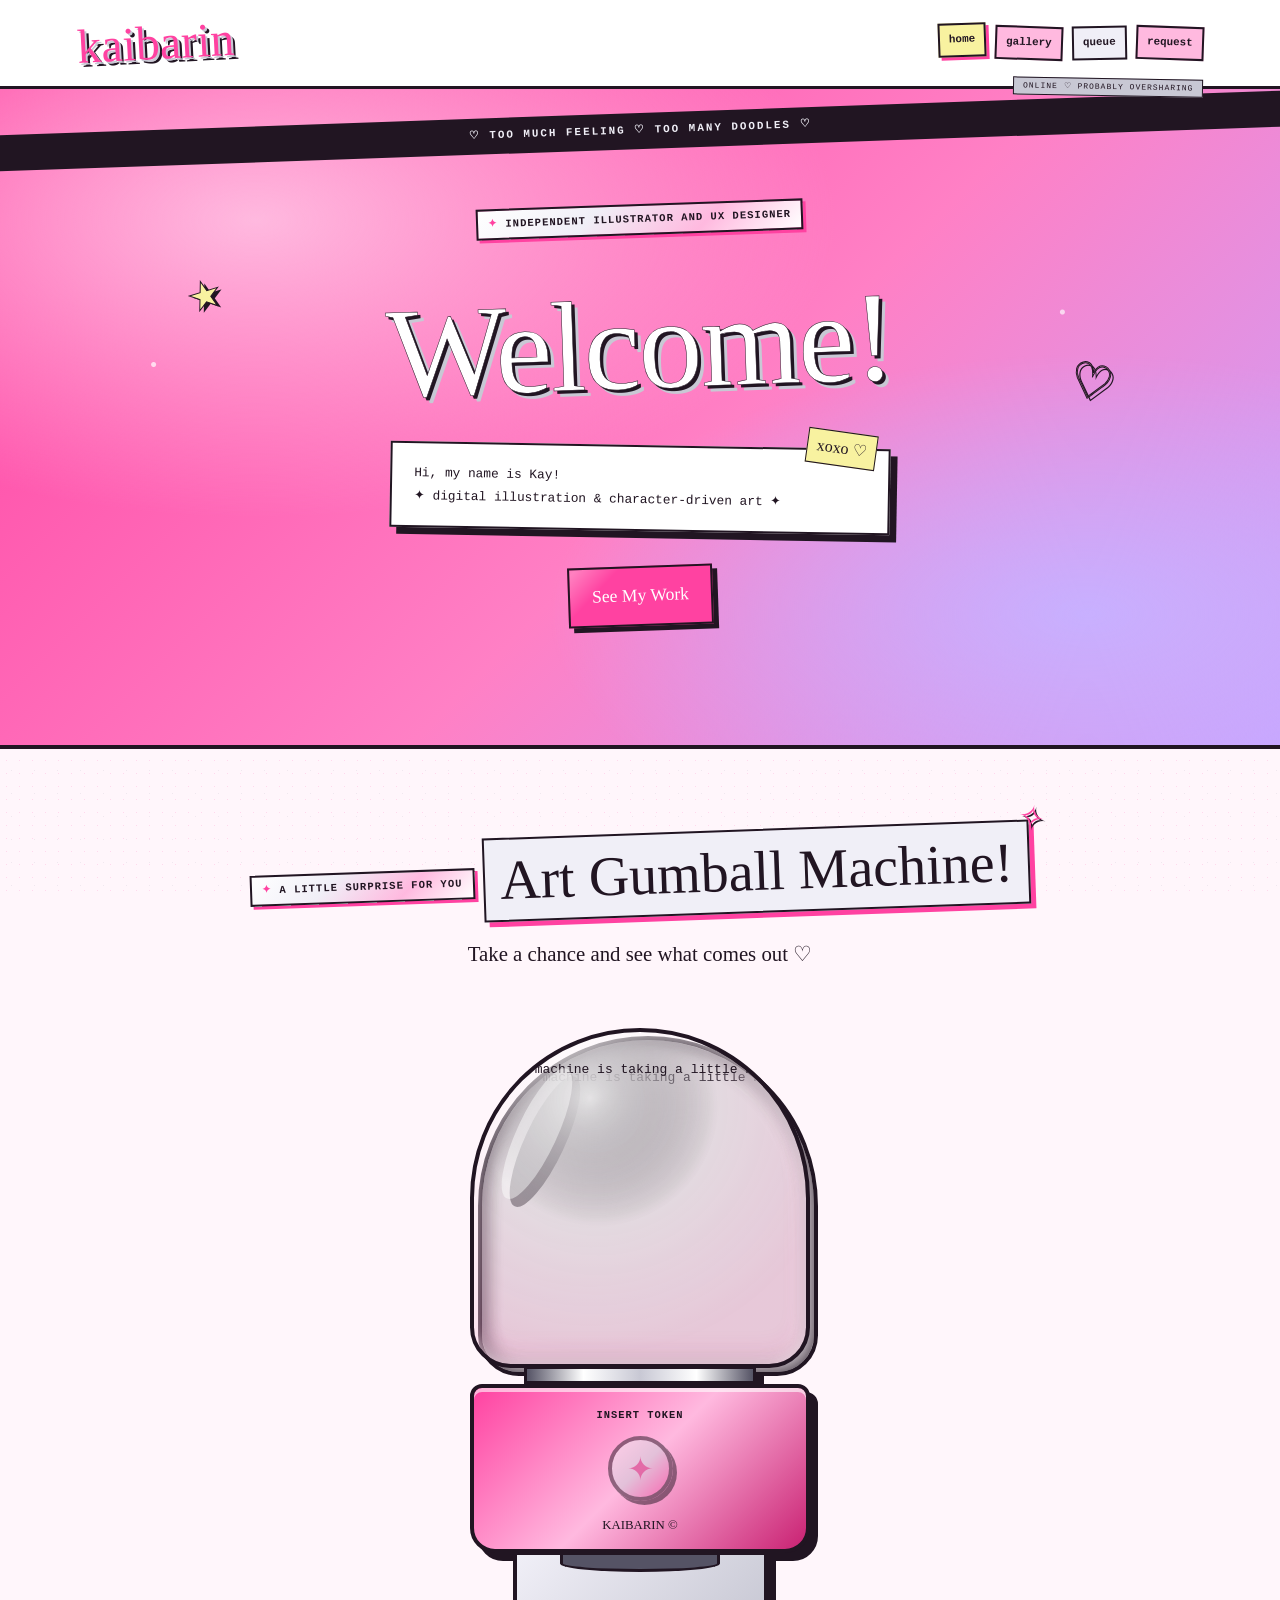
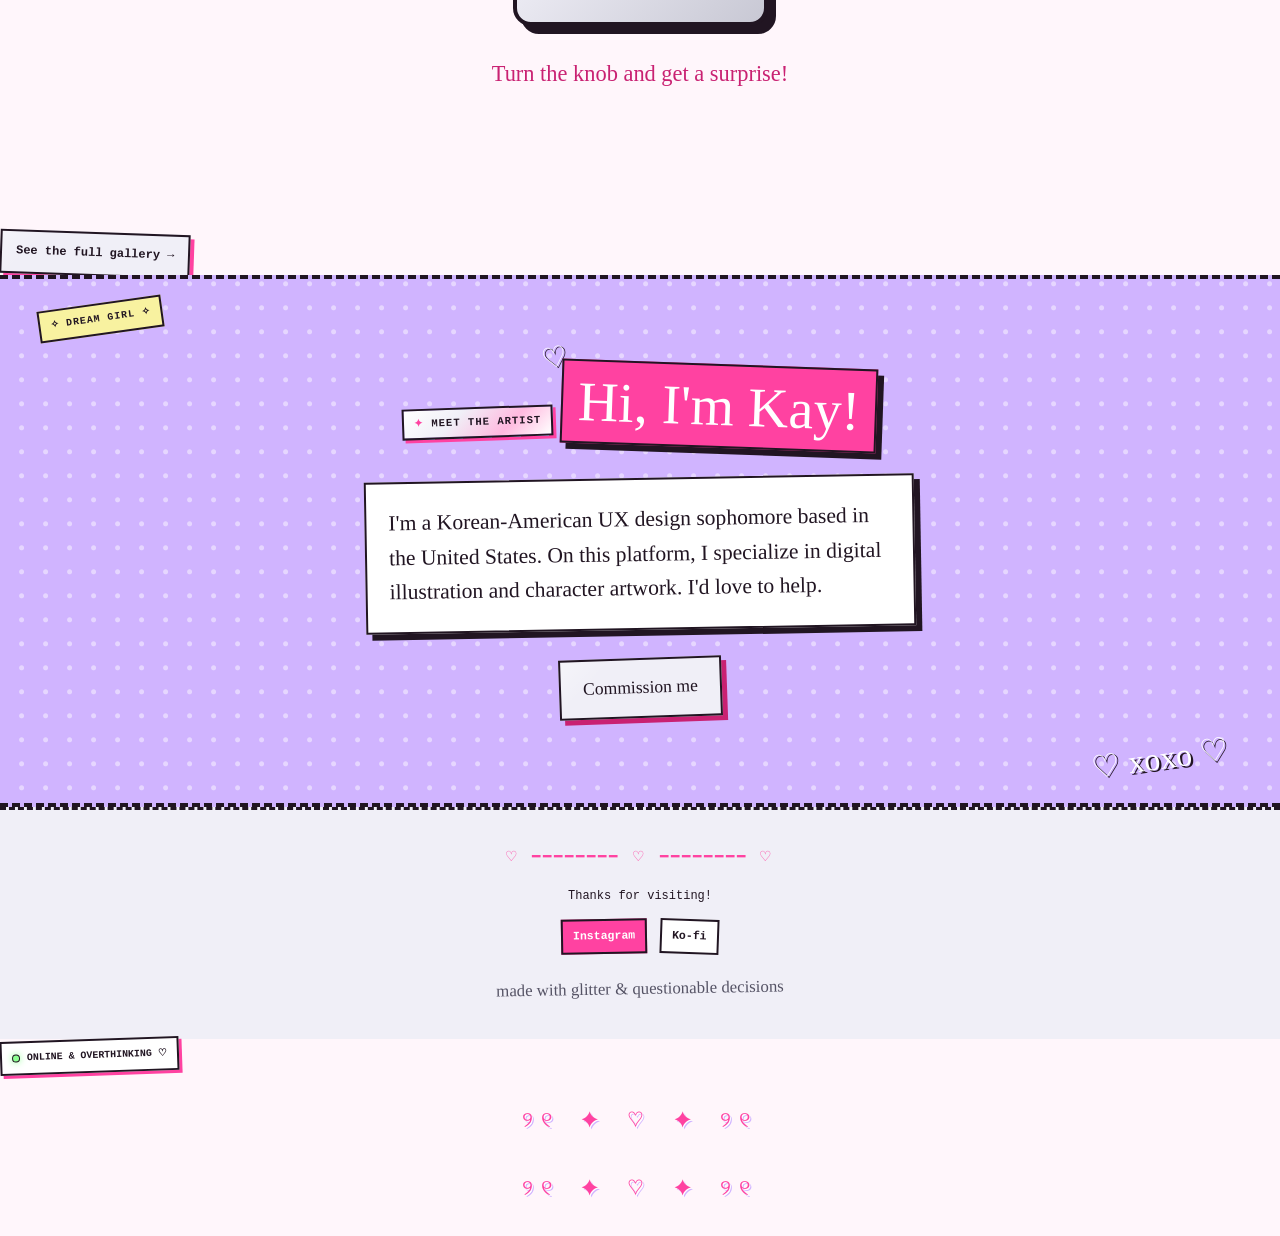
==== commit f1c2d688: "Remove machine label from gumball machine Removed the machine label section from the gumball machine" ====
--- a/index.html
+++ b/index.html
@@ -44,11 +44,6 @@
 
     <div class="gumball-machine" id="gumball-machine">
 
-        <div class="machine-label">
-            <span>KAIBARIN'S</span>
-            <strong>Yummers</strong>
-            <span>OC meets Gacha!</span>
-        </div>
 
         <div class="machine-dome">
             <div class="gumball-balls" id="gumball-balls">
--- a/style.css
+++ b/style.css
@@ -3161,32 +3161,6 @@
     filter: drop-shadow(8px 8px 0 var(--ink));
 }
 
-/* MACHINE LABEL */
-
-.machine-label {
-    position: relative;
-    z-index: 2;
-    width: 75%;
-    margin: 0 auto -5px;
-    padding: 10px;
-    border: 3px solid var(--ink);
-    background: linear-gradient(135deg, var(--chrome), var(--silver));
-    font-family: var(--font-tech);
-    display: flex;
-    flex-direction: column;
-    gap: 3px;
-}
-
-.machine-label span {
-    font-size: .55rem;
-    letter-spacing: 2px;
-}
-
-.machine-label strong {
-    font-family: var(--font-chaos);
-    font-size: 1.3rem;
-    color: var(--pink-dark);
-}
 
 /* TRANSPARENT DOME */
 
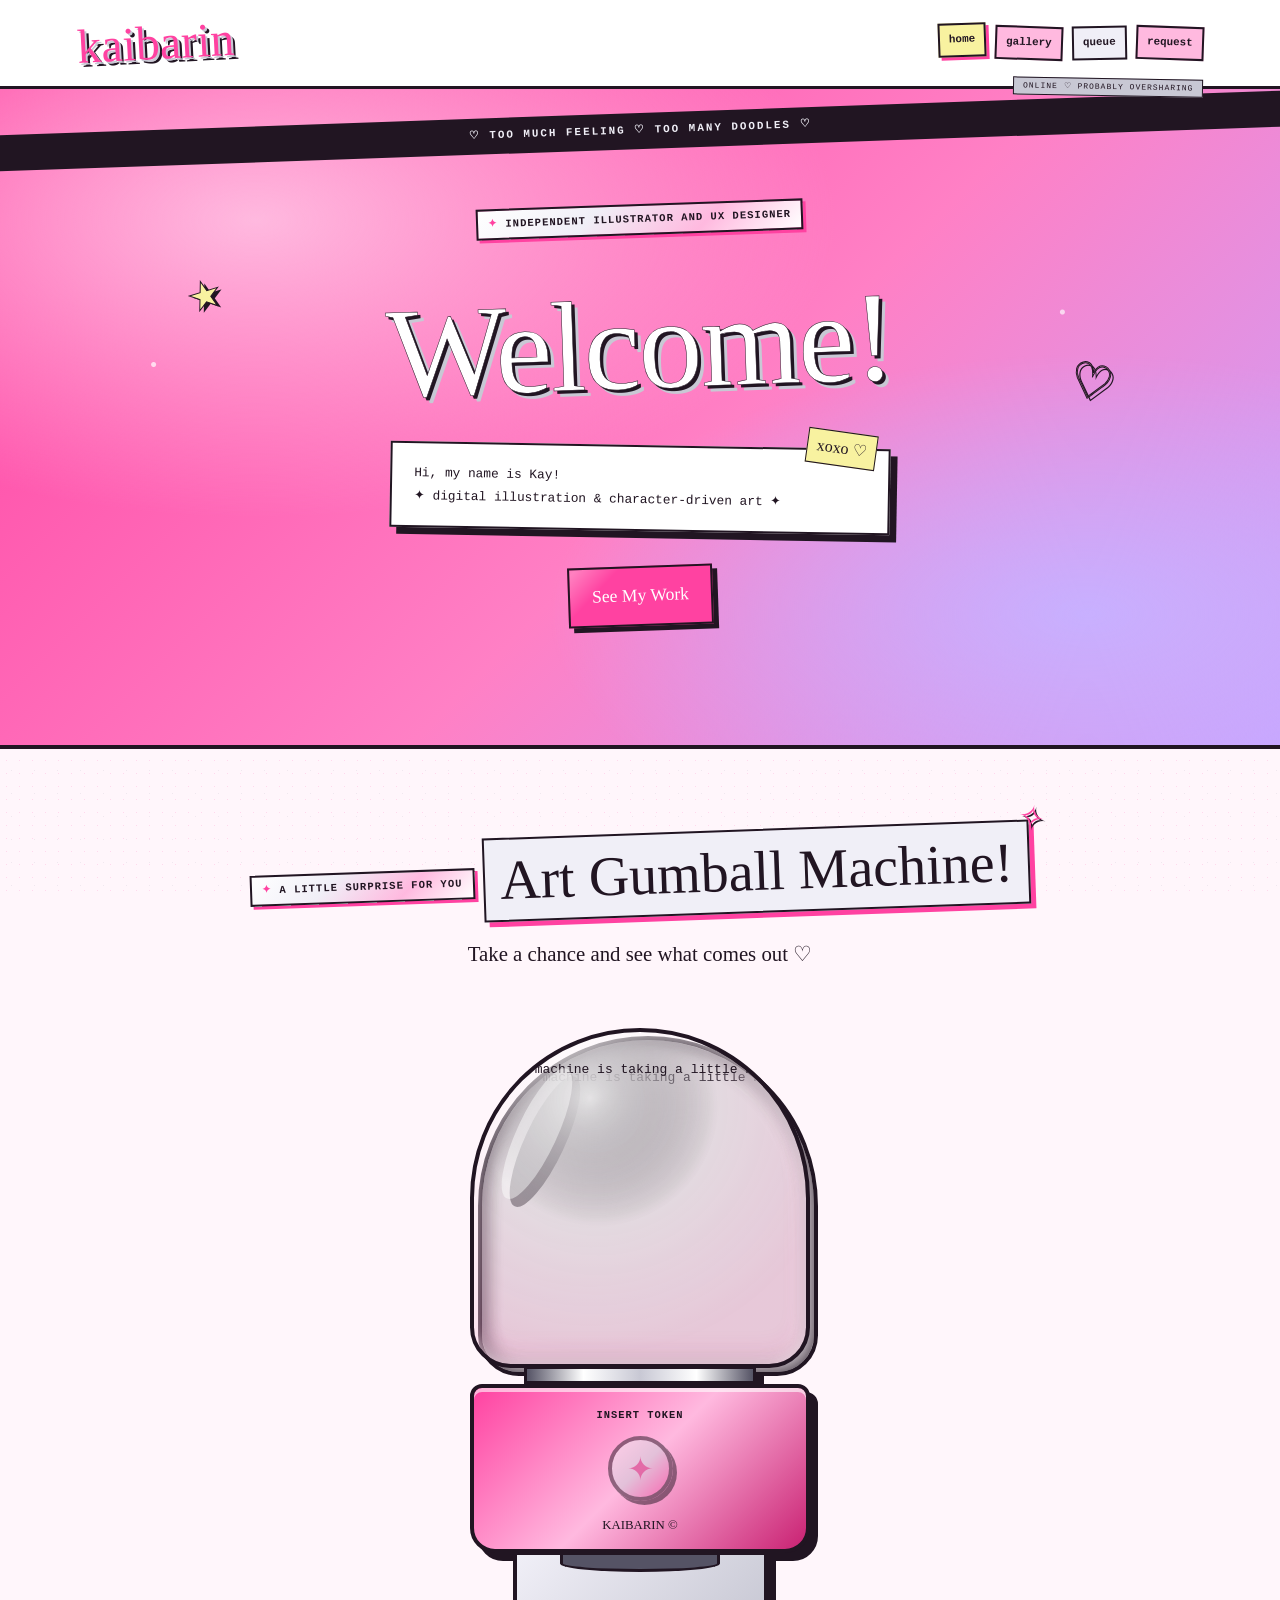
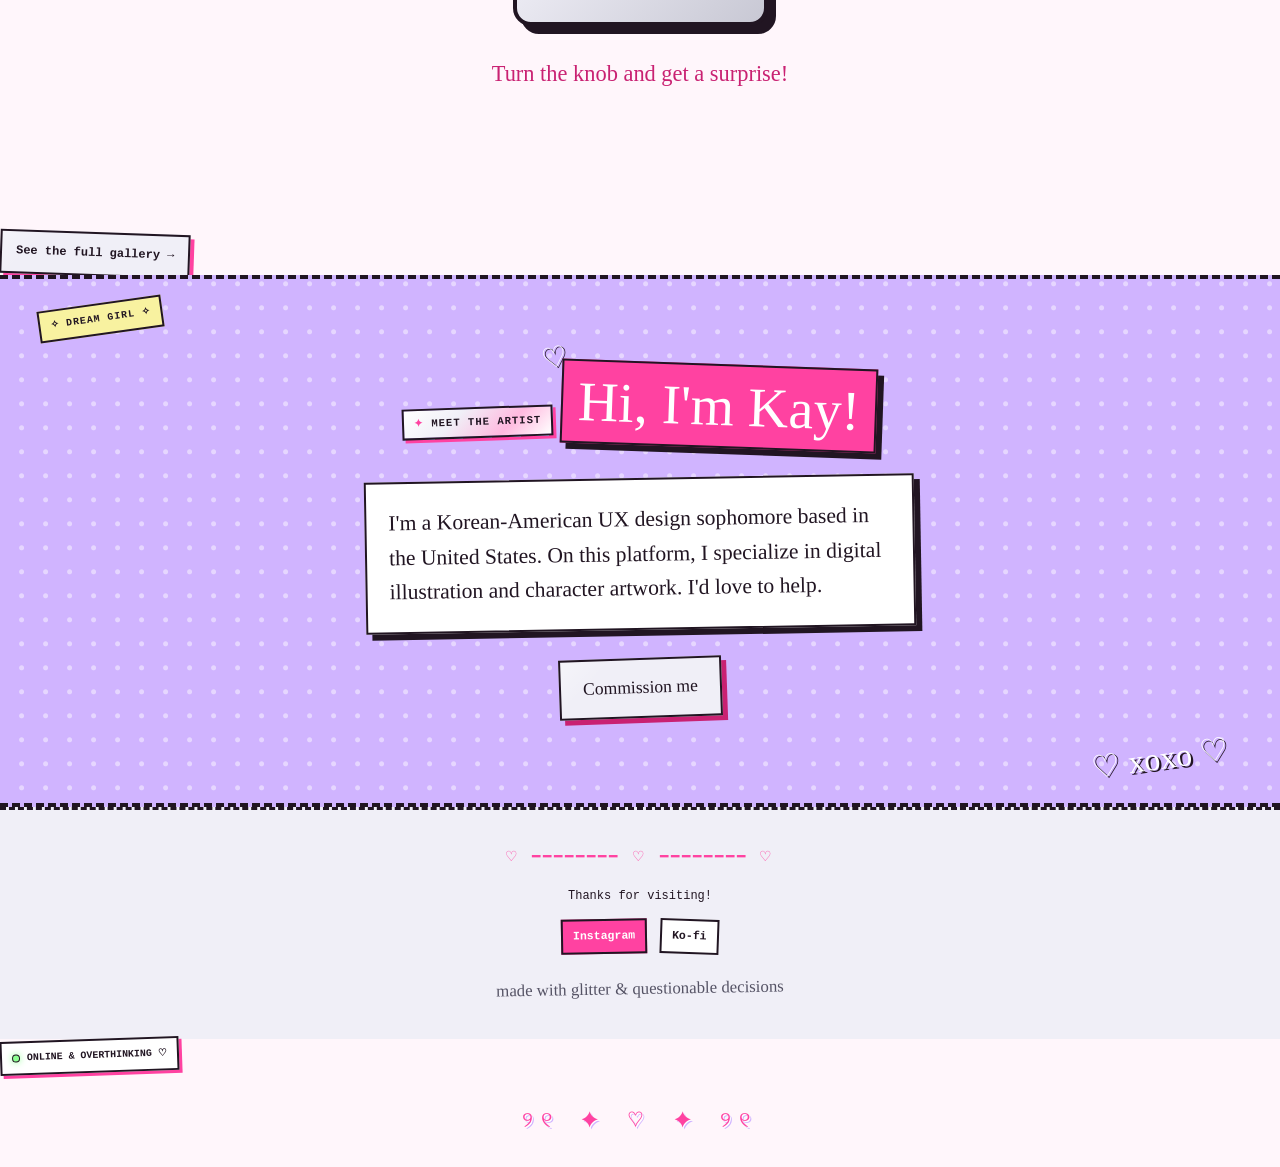
==== commit aad54bf9: "Remove cute-divider from index.html Removed cute-divider div from the HTML." ====
--- a/index.html
+++ b/index.html
@@ -150,9 +150,6 @@
 </html>
 
 
-<div class="cute-divider">୨୧ ✦ ♡ ✦ ୨୧</div>
-
-
 <script src="script.js" defer></script>
 
 </html
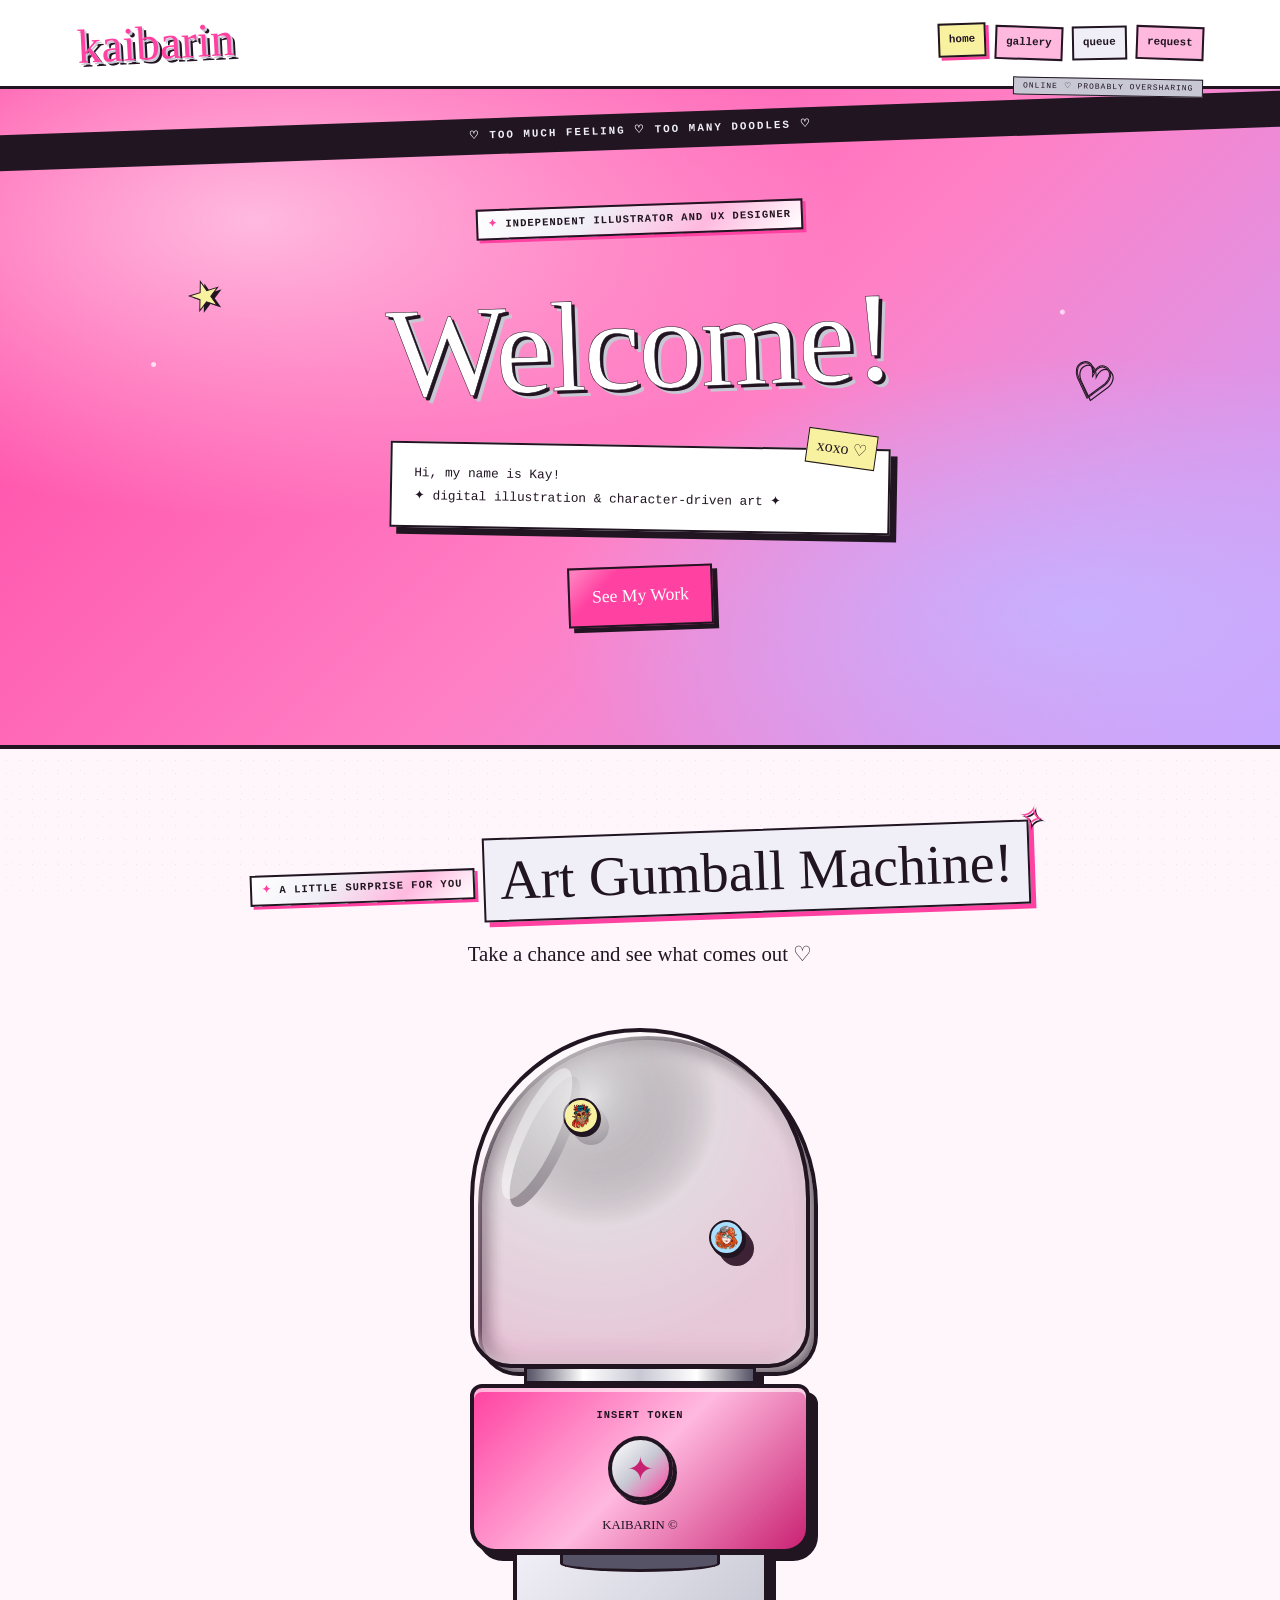
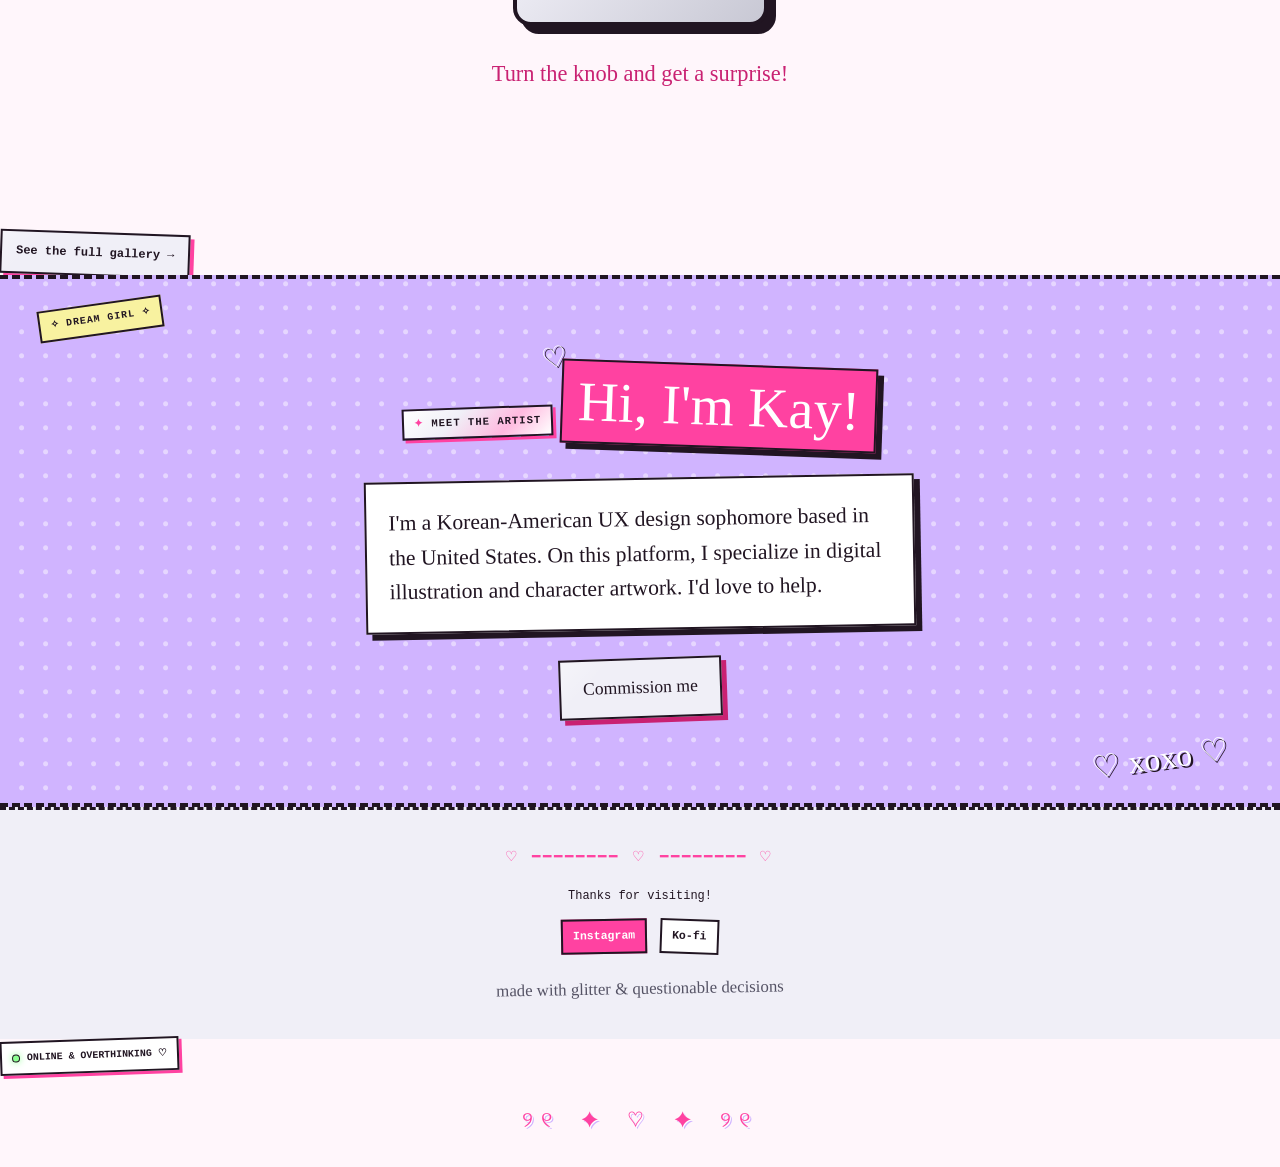
==== commit 7a7c545d: "Fix DOCTYPE declaration in index.html" ====
--- a/index.html
+++ b/index.html
@@ -1,4 +1,4 @@
-<DOCTYPE html>
+<!DOCTYPE html>
 <html lang="en">
 
 <head>
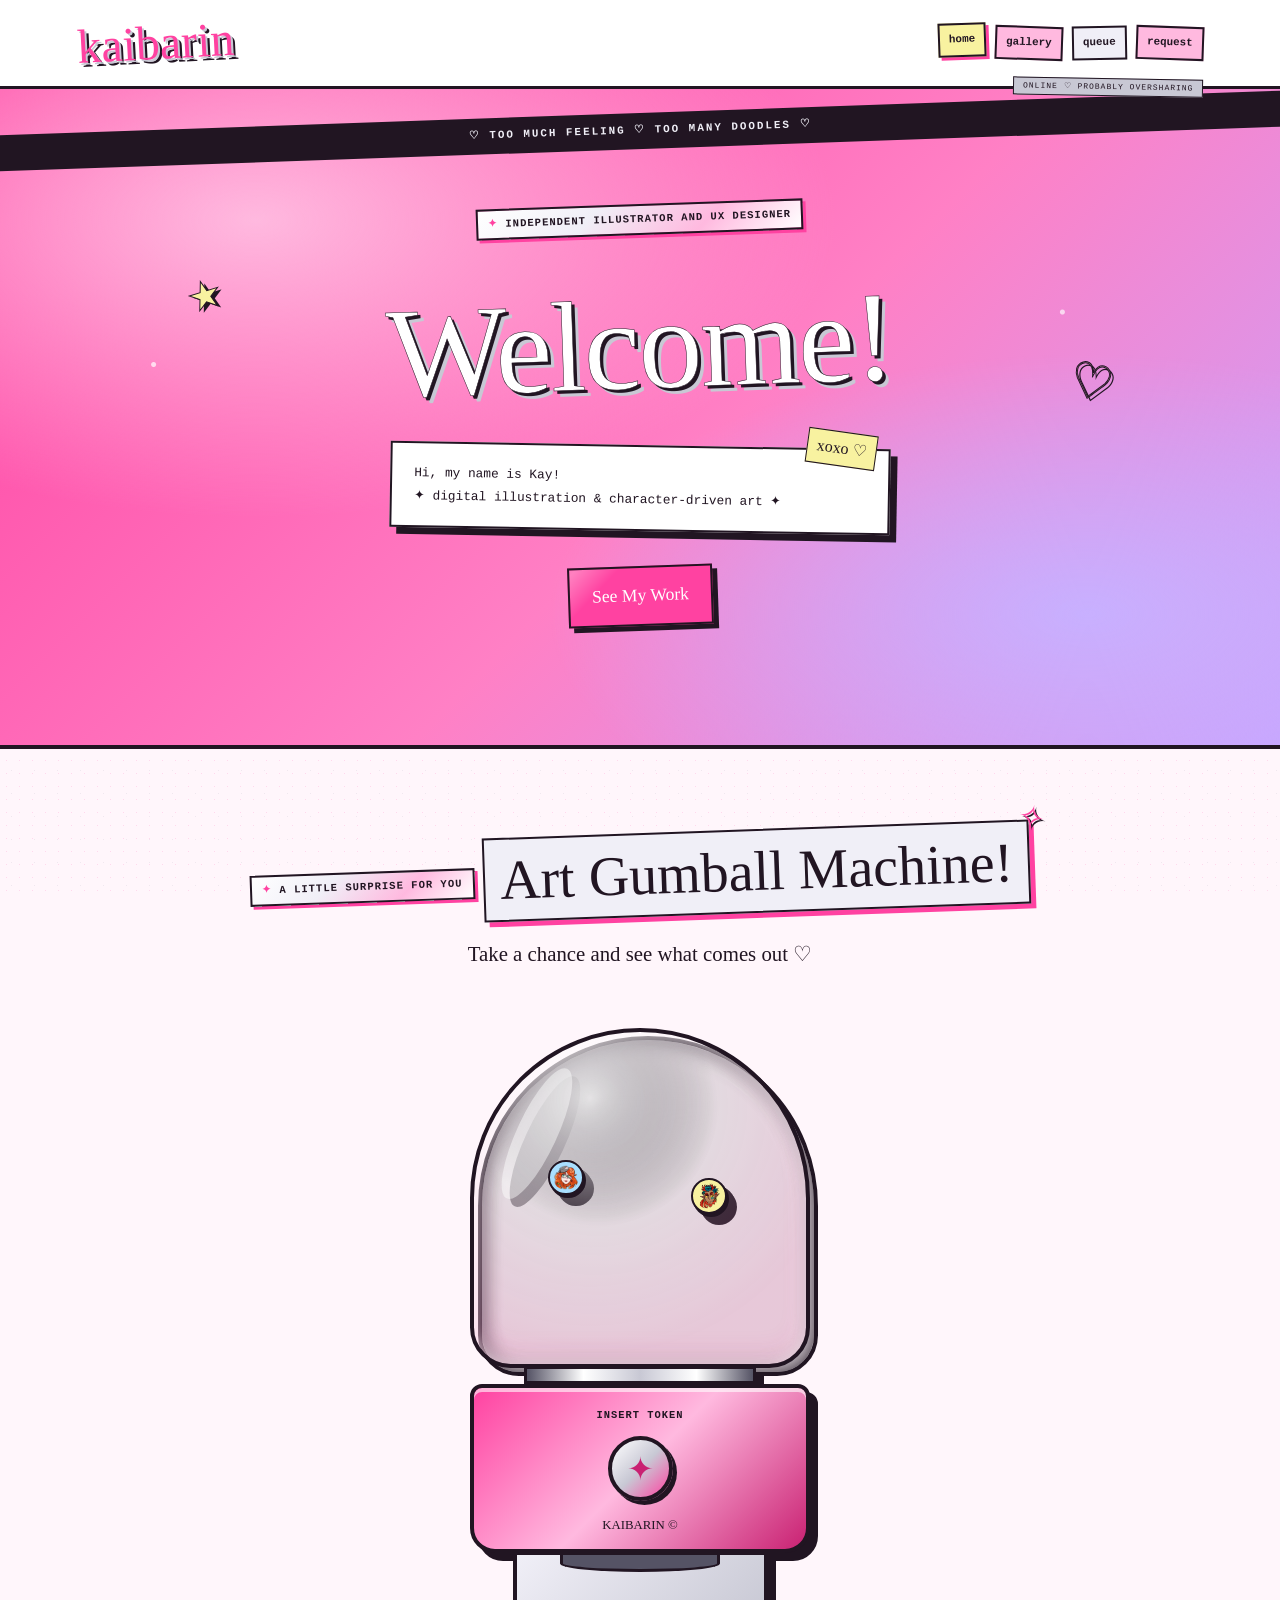
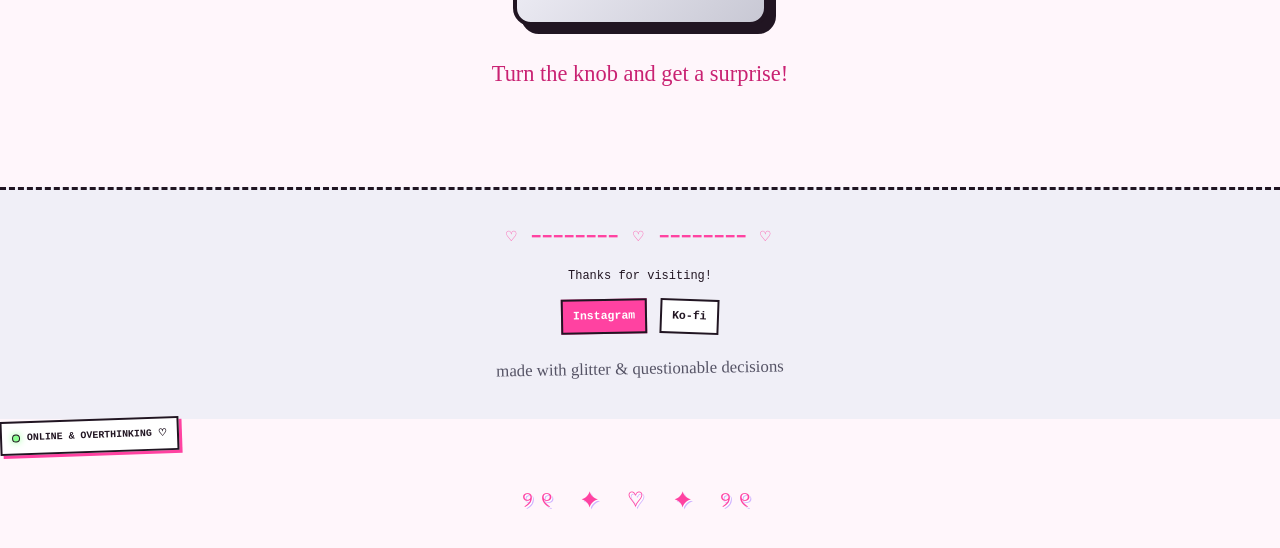
==== commit df261c6f: "Refactor index.html structure and script inclusion Removed unnecessary closing tags and adjusted scr" ====
--- a/index.html
+++ b/index.html
@@ -115,10 +115,6 @@
         <h2 id="modal-artwork-title"></h2>
         <p id="modal-artwork-description"></p>
     </div>
-</dialog>
-
-            <a class="text-link" href="gallery.html">See the full gallery →</a>
-        </section>
 
         <section class="about">
             <p class="eyebrow">Meet the Artist</p>
@@ -146,12 +142,7 @@
 </div>
 
 <div class="cute-divider">୨୧ ✦ ♡ ✦ ୨୧</div>
+
+        <script src="script.js" defer></script>
 </body>
 </html>
-
-
-<script src="script.js" defer></script>
-
-</html
-
-
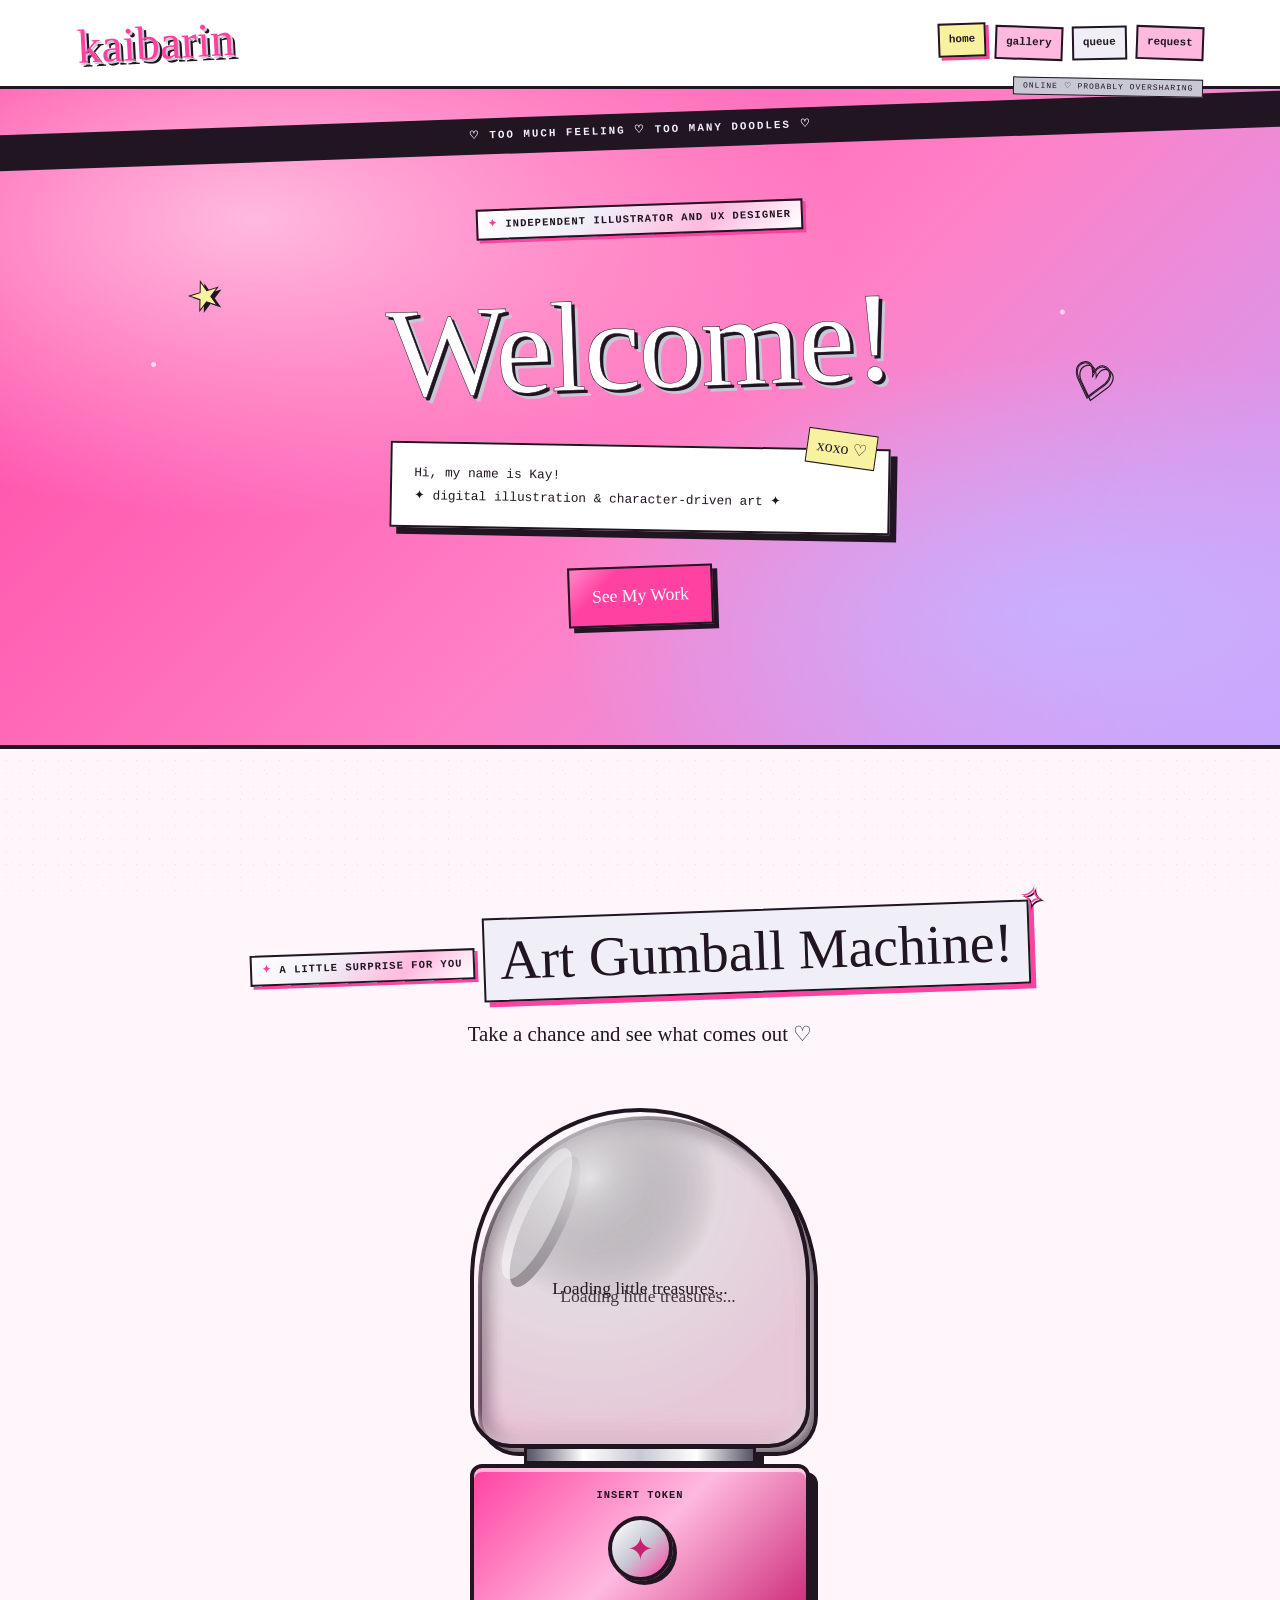
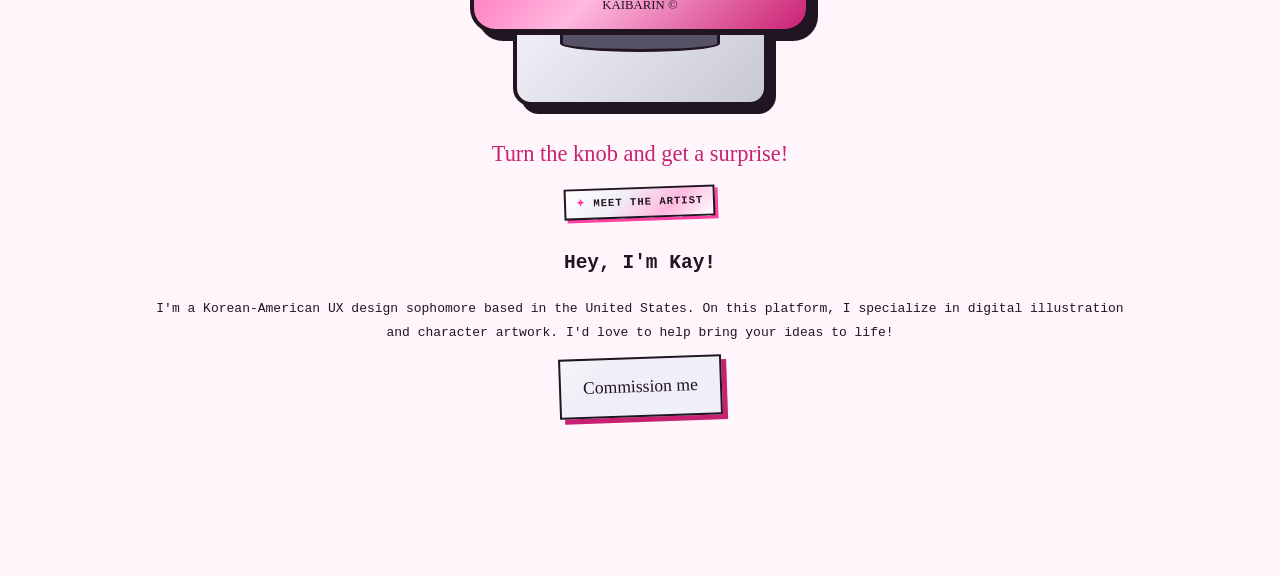
==== commit 0872e554: "Refactor gumball machine section and artist intro" ====
--- a/index.html
+++ b/index.html
@@ -36,69 +36,116 @@
         </section>
 
 <section class="gumball-section">
+    
+<section class="gumball-section">
+
     <div class="section-heading">
         <p class="eyebrow">a little surprise for you</p>
         <h2>Art Gumball Machine!</h2>
         <p>Take a chance and see what comes out ♡</p>
     </div>
 
-    <div class="gumball-machine" id="gumball-machine">
+    <div class="gumball-layout">
 
+        <!-- LEFT SIDE: GUMBALL MACHINE -->
 
-        <div class="machine-dome">
-            <div class="gumball-balls" id="gumball-balls">
-                <p class="gumball-loading">Loading little treasures...</p>
+        <div class="gumball-machine-column">
+
+            <div class="gumball-machine" id="gumball-machine">
+
+                <div class="machine-dome">
+
+                    <div class="gumball-balls" id="gumball-balls">
+                        <p class="gumball-loading">
+                            Loading little treasures...
+                        </p>
+                    </div>
+
+                    <div class="dome-shine"></div>
+
+                </div>
+
+                <div class="machine-neck"></div>
+
+                <div class="machine-base">
+
+                    <p class="machine-instruction">INSERT TOKEN</p>
+
+                    <button
+                        class="gumball-knob"
+                        id="gumball-knob"
+                        type="button"
+                        aria-label="Dispense a random artwork"
+                    >
+                        <span>✦</span>
+                    </button>
+
+                    <p class="machine-brand">KAIBARIN ©</p>
+
+                </div>
+
+                <div class="gumball-dispenser">
+
+                    <div class="dispenser-opening"></div>
+
+                    <button
+                        class="dispensed-gumball"
+                        id="dispensed-gumball"
+                        type="button"
+                        hidden
+                        aria-label="View your dispensed artwork"
+                    >
+                        <img id="dispensed-image" src="" alt="">
+                    </button>
+
+                </div>
+
             </div>
-            <div class="dome-shine"></div>
+
+            <p class="gumball-caption" id="gumball-caption">
+                Turn the knob and get a surprise!
+            </p>
+
+            <button
+                class="button gumball-again"
+                id="gumball-again"
+                type="button"
+                hidden
+            >
+                Try Again ♡
+            </button>
+
         </div>
 
-        <div class="machine-neck"></div>
+        <!-- RIGHT SIDE: ARTIST INTRODUCTION -->
 
-        <div class="machine-base">
-            <p class="machine-instruction">INSERT TOKEN</p>
+        <aside class="gumball-intro">
 
-            <button
-                class="gumball-knob"
-                id="gumball-knob"
-                type="button"
-                aria-label="Dispense a random artwork"
-            >
-                <span>✦</span>
-            </button>
+            <p class="eyebrow">Meet the Artist</p>
 
-            <p class="machine-brand">KAIBARIN ©</p>
-        </div>
+            <h2>Hey, I'm Kay!</h2>
 
-        <div class="gumball-dispenser">
-            <div class="dispenser-opening"></div>
+            <p>
+                I'm a Korean-American UX design sophomore based
+                in the United States. On this platform, I specialize
+                in digital illustration and character artwork.
+                I'd love to help bring your ideas to life!
+            </p>
 
-            <button
-                class="dispensed-gumball"
-                id="dispensed-gumball"
-                type="button"
-                hidden
-                aria-label="View your dispensed artwork"
-            >
-                <img id="dispensed-image" src="" alt="">
-            </button>
-        </div>
+            <a class="button button-light" href="request.html">
+                Commission me
+            </a>
+
+        </aside>
+
     </div>
 
-    <p class="gumball-caption" id="gumball-caption">
-        Turn the knob and get a surprise!
-    </p>
-
-    <button
-        class="button gumball-again"
-        id="gumball-again"
-        type="button"
-        hidden
-    >
-        Try Again ♡
-    </button>
 </section>
 
+<!-- GACHA ARTWORK POPUP -->
+
 <dialog class="gumball-modal" id="gumball-modal">
+
     <button
         class="modal-close"
         id="gumball-modal-close"
@@ -116,33 +163,6 @@
         <p id="modal-artwork-description"></p>
     </div>
 
-        <section class="about">
-            <p class="eyebrow">Meet the Artist</p>
-            <h2>Hi, I'm Kay!</h2>
-            <p>
-               I'm a Korean-American UX design sophomore based in the United States. On this platform, I specialize in digital illustration and character artwork. I'd love to help.
-            </p>
-            <a class="button button-light" href="request.html">
-                Commission me
-            </a>
-        </section>
-    </main>
+</dialog>
 
-    <footer>
-        <p>Thanks for visiting!</p>
-        <div class="social-links">
-            <a href="https://instagram.com/">Instagram</a>
-            <a href="https://ko-fi.com/kaibarin/">Ko-fi</a>
-        </div>
-    </footer>
-
-    <div class="status-sticker">
-    <span class="status-dot"></span>
-    ONLINE & OVERTHINKING ♡
-</div>
-
-<div class="cute-divider">୨୧ ✦ ♡ ✦ ୨୧</div>
-
-        <script src="script.js" defer></script>
-</body>
-</html>
+    
--- a/style.css
+++ b/style.css
@@ -3215,6 +3215,14 @@
     width: 100%;
     height: 100%;
     border-radius: 50%;
+    object-fit: cover; 
+}
+
+.gumball-ball img {
+    display: block;
+    width: 100%;
+    height: 100%;
+    border-radius: 50%;
     object-fit: cover;
 }
 
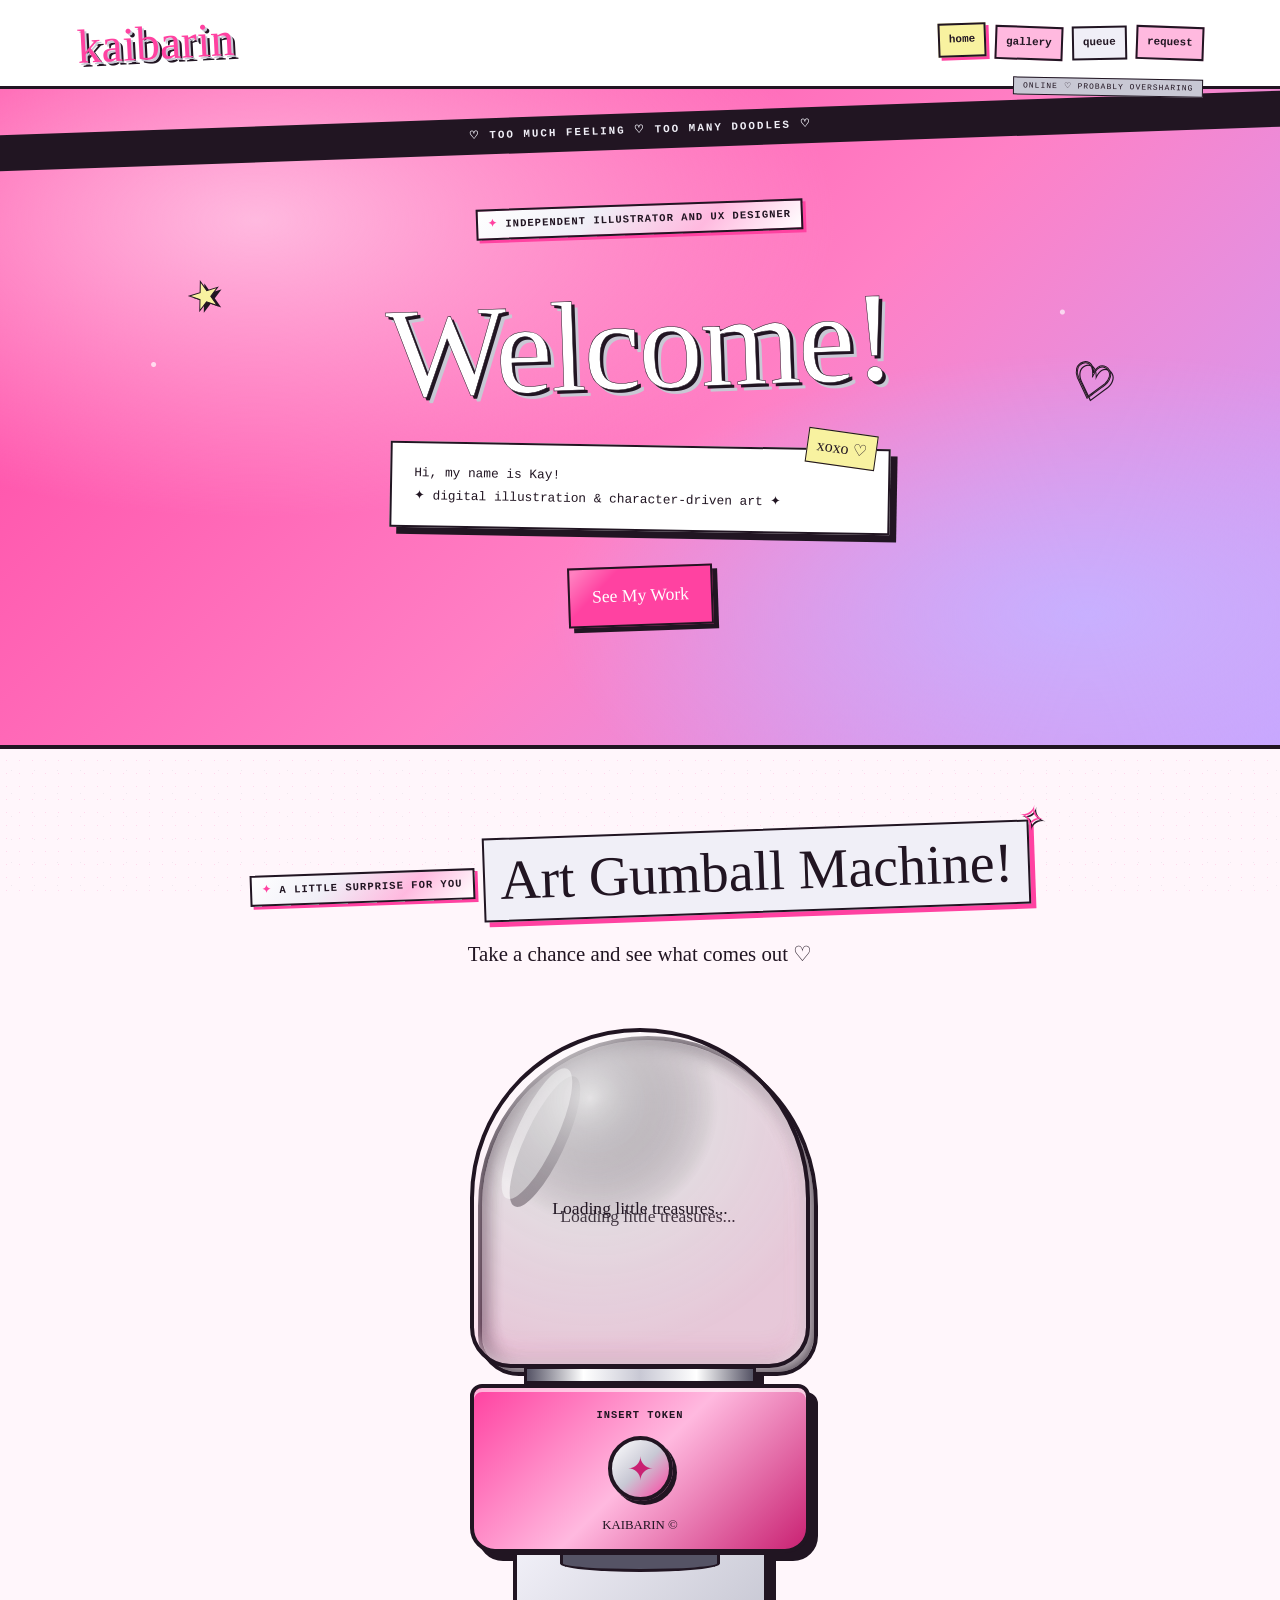
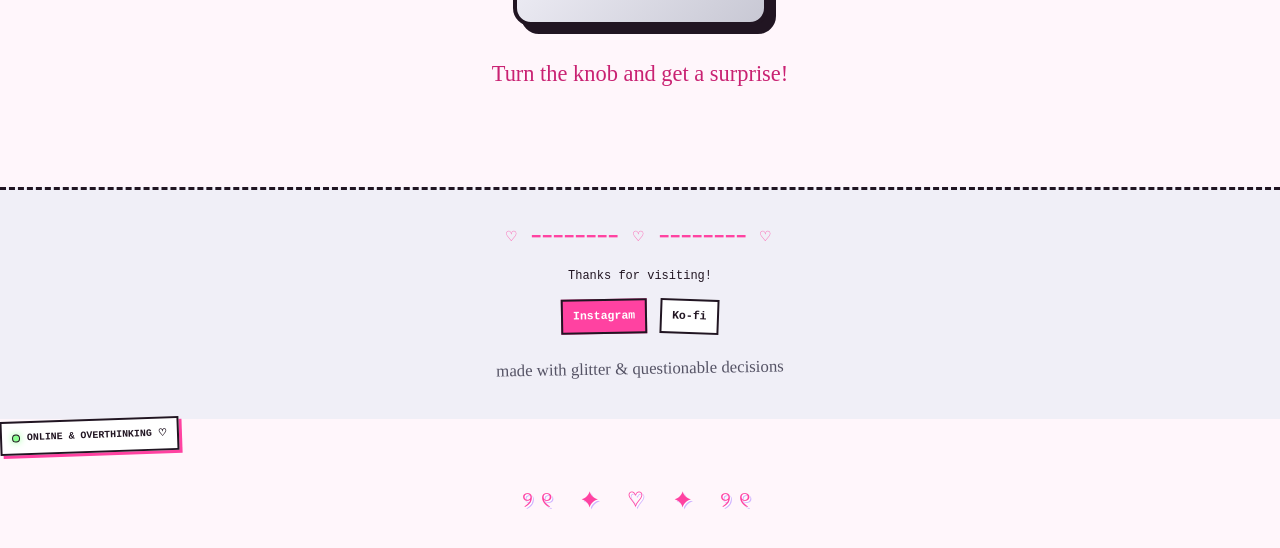
==== commit 29d2f450: "Update gumball machine layout and artist info Refactor gumball machine section and artist introducti" ====
--- a/index.html
+++ b/index.html
@@ -36,116 +36,69 @@
         </section>
 
 <section class="gumball-section">
-    
-<section class="gumball-section">
-
     <div class="section-heading">
         <p class="eyebrow">a little surprise for you</p>
         <h2>Art Gumball Machine!</h2>
         <p>Take a chance and see what comes out ♡</p>
     </div>
 
-    <div class="gumball-layout">
+    <div class="gumball-machine" id="gumball-machine">
 
-        <!-- LEFT SIDE: GUMBALL MACHINE -->
 
-        <div class="gumball-machine-column">
+        <div class="machine-dome">
+            <div class="gumball-balls" id="gumball-balls">
+                <p class="gumball-loading">Loading little treasures...</p>
+            </div>
+            <div class="dome-shine"></div>
+        </div>
 
-            <div class="gumball-machine" id="gumball-machine">
+        <div class="machine-neck"></div>
 
-                <div class="machine-dome">
-
-                    <div class="gumball-balls" id="gumball-balls">
-                        <p class="gumball-loading">
-                            Loading little treasures...
-                        </p>
-                    </div>
-
-                    <div class="dome-shine"></div>
-
-                </div>
-
-                <div class="machine-neck"></div>
-
-                <div class="machine-base">
-
-                    <p class="machine-instruction">INSERT TOKEN</p>
-
-                    <button
-                        class="gumball-knob"
-                        id="gumball-knob"
-                        type="button"
-                        aria-label="Dispense a random artwork"
-                    >
-                        <span>✦</span>
-                    </button>
-
-                    <p class="machine-brand">KAIBARIN ©</p>
-
-                </div>
-
-                <div class="gumball-dispenser">
-
-                    <div class="dispenser-opening"></div>
-
-                    <button
-                        class="dispensed-gumball"
-                        id="dispensed-gumball"
-                        type="button"
-                        hidden
-                        aria-label="View your dispensed artwork"
-                    >
-                        <img id="dispensed-image" src="" alt="">
-                    </button>
-
-                </div>
-
-            </div>
-
-            <p class="gumball-caption" id="gumball-caption">
-                Turn the knob and get a surprise!
-            </p>
+        <div class="machine-base">
+            <p class="machine-instruction">INSERT TOKEN</p>
 
             <button
-                class="button gumball-again"
-                id="gumball-again"
+                class="gumball-knob"
+                id="gumball-knob"
+                type="button"
+                aria-label="Dispense a random artwork"
+            >
+                <span>✦</span>
+            </button>
+
+            <p class="machine-brand">KAIBARIN ©</p>
+        </div>
+
+        <div class="gumball-dispenser">
+            <div class="dispenser-opening"></div>
+
+            <button
+                class="dispensed-gumball"
+                id="dispensed-gumball"
                 type="button"
                 hidden
+                aria-label="View your dispensed artwork"
             >
-                Try Again ♡
+                <img id="dispensed-image" src="" alt="">
             </button>
-
         </div>
-
-        <!-- RIGHT SIDE: ARTIST INTRODUCTION -->
-
-        <aside class="gumball-intro">
-
-            <p class="eyebrow">Meet the Artist</p>
-
-            <h2>Hey, I'm Kay!</h2>
-
-            <p>
-                I'm a Korean-American UX design sophomore based
-                in the United States. On this platform, I specialize
-                in digital illustration and character artwork.
-                I'd love to help bring your ideas to life!
-            </p>
-
-            <a class="button button-light" href="request.html">
-                Commission me
-            </a>
-
-        </aside>
-
     </div>
 
+    <p class="gumball-caption" id="gumball-caption">
+        Turn the knob and get a surprise!
+    </p>
+
+    <button
+        class="button gumball-again"
+        id="gumball-again"
+        type="button"
+        hidden
+    >
+        Try Again ♡
+    </button>
 </section>
 
-<!-- GACHA ARTWORK POPUP -->
-
 <dialog class="gumball-modal" id="gumball-modal">
-
     <button
         class="modal-close"
         id="gumball-modal-close"
@@ -163,6 +116,33 @@
         <p id="modal-artwork-description"></p>
     </div>
 
-</dialog>
+        <section class="about">
+            <p class="eyebrow">Meet the Artist</p>
+            <h2>Hi, I'm Kay!</h2>
+            <p>
+               I'm a Korean-American UX design sophomore based in the United States. On this platform, I specialize in digital illustration and character artwork. I'd love to help.
+            </p>
+            <a class="button button-light" href="request.html">
+                Commission me
+            </a>
+        </section>
+    </main>
 
-    
+    <footer>
+        <p>Thanks for visiting!</p>
+        <div class="social-links">
+            <a href="https://instagram.com/">Instagram</a>
+            <a href="https://ko-fi.com/kaibarin/">Ko-fi</a>
+        </div>
+    </footer>
+
+    <div class="status-sticker">
+    <span class="status-dot"></span>
+    ONLINE & OVERTHINKING ♡
+</div>
+
+<div class="cute-divider">୨୧ ✦ ♡ ✦ ୨୧</div>
+
+        <script src="script.js" defer></script>
+</body>
+</html>
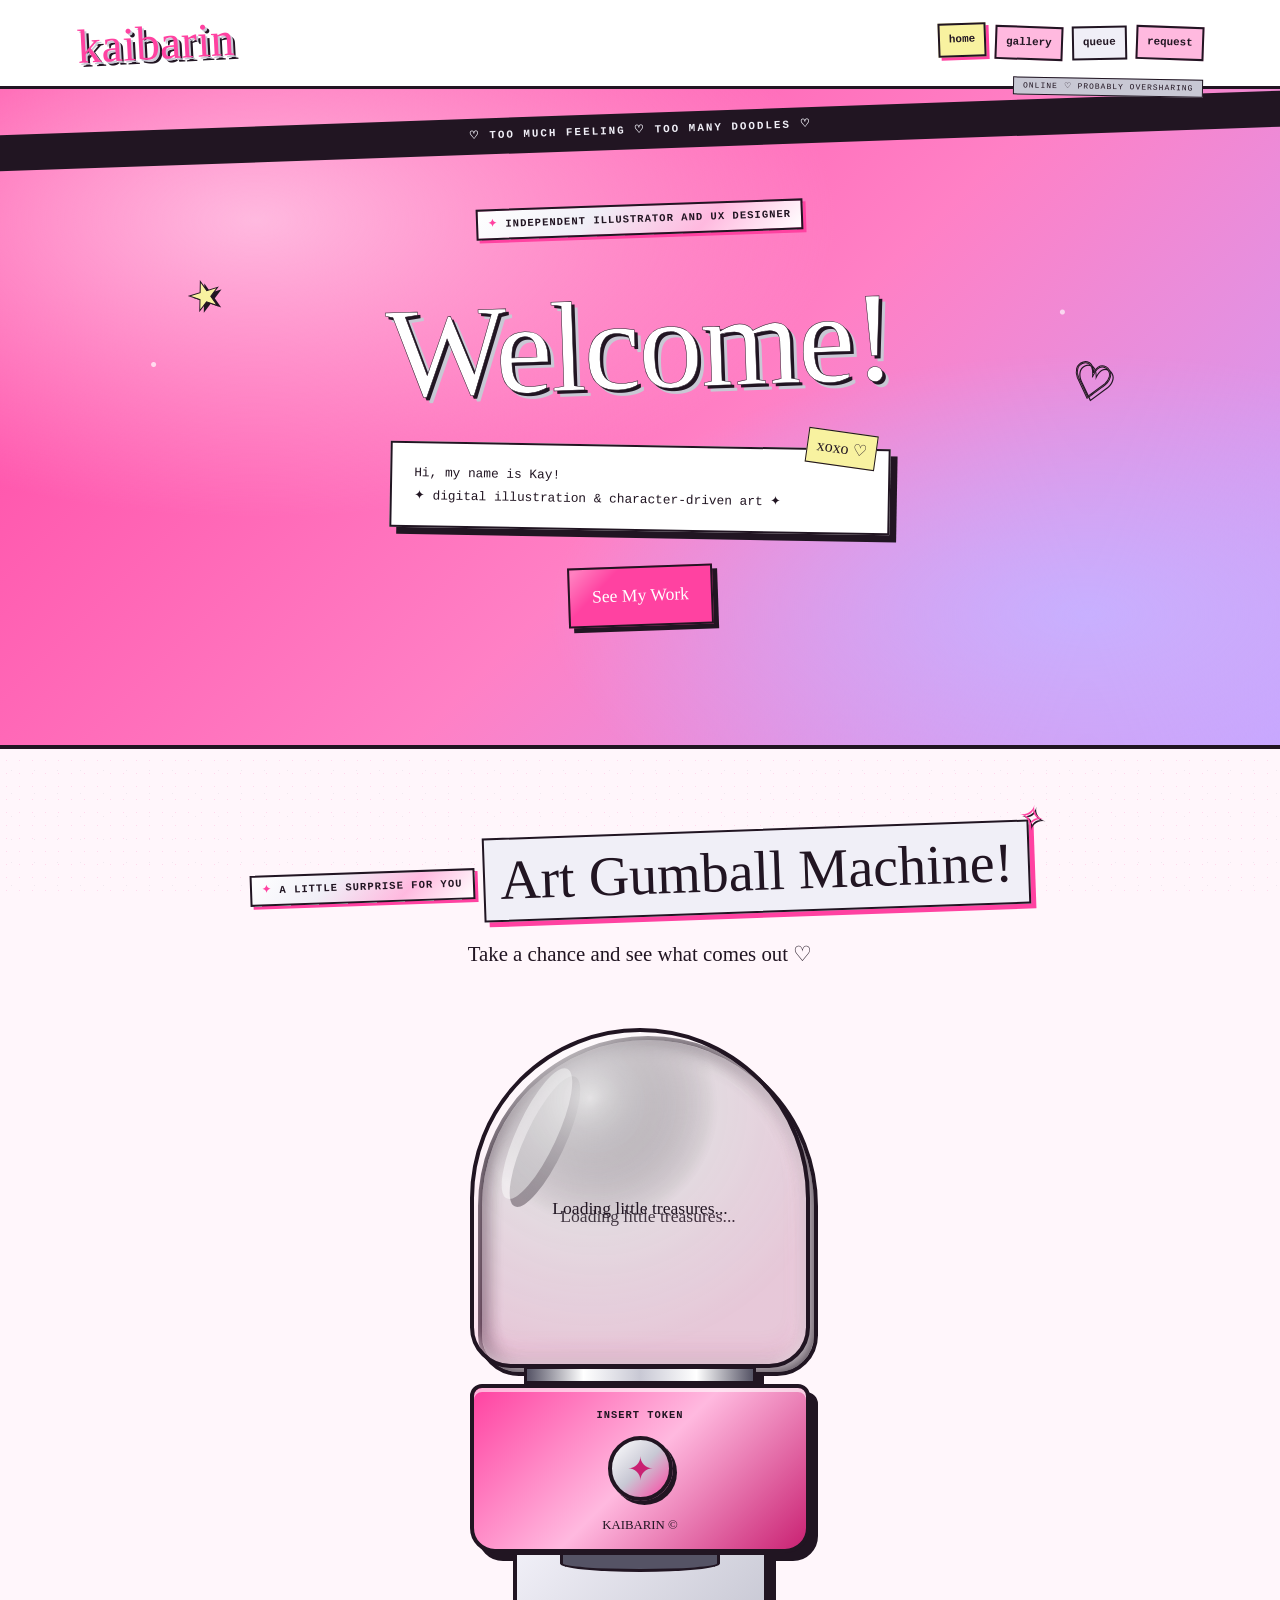
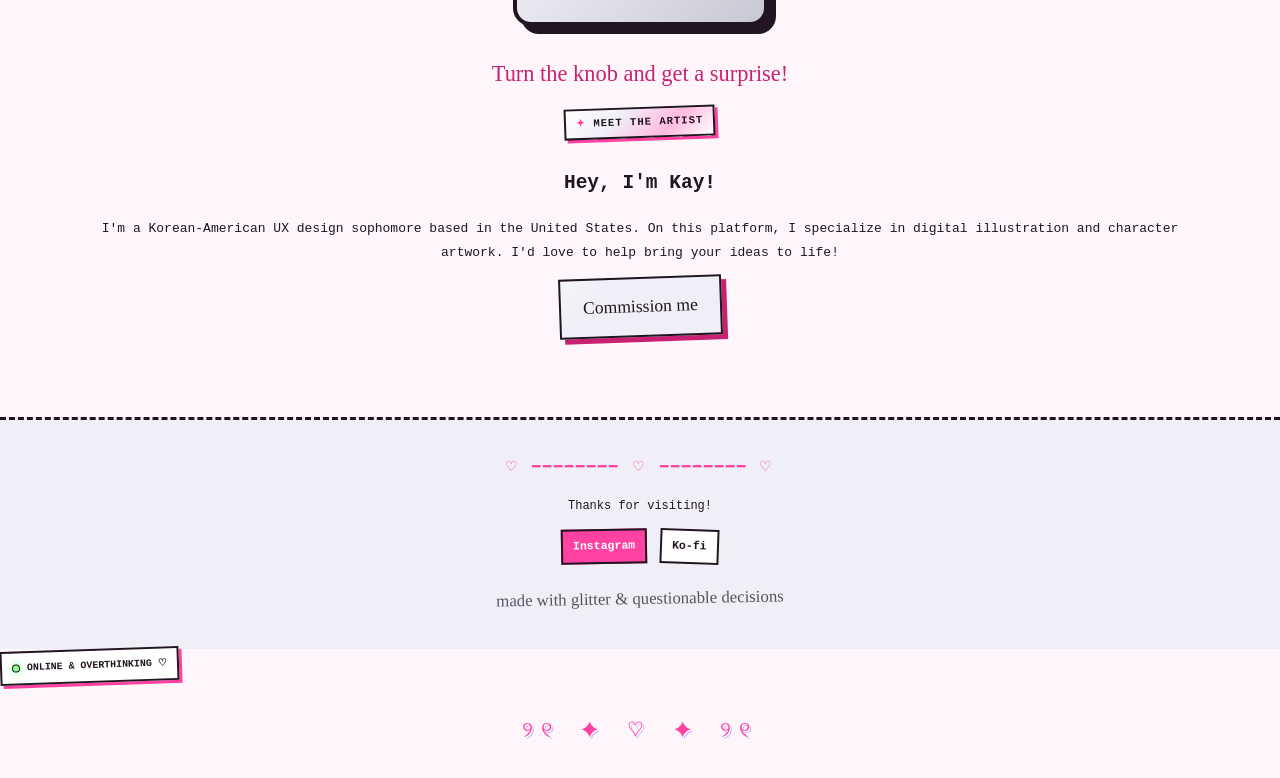
==== commit 0f0bfbcf: "Refactor gumball machine and artist introduction Updated the gumball machine section and artist intr" ====
--- a/index.html
+++ b/index.html
@@ -36,69 +36,114 @@
         </section>
 
 <section class="gumball-section">
+
     <div class="section-heading">
         <p class="eyebrow">a little surprise for you</p>
         <h2>Art Gumball Machine!</h2>
         <p>Take a chance and see what comes out ♡</p>
     </div>
 
-    <div class="gumball-machine" id="gumball-machine">
+    <div class="gumball-layout">
 
+        <!-- LEFT SIDE: GUMBALL MACHINE -->
 
-        <div class="machine-dome">
-            <div class="gumball-balls" id="gumball-balls">
-                <p class="gumball-loading">Loading little treasures...</p>
+        <div class="gumball-machine-column">
+
+            <div class="gumball-machine" id="gumball-machine">
+
+                <div class="machine-dome">
+
+                    <div class="gumball-balls" id="gumball-balls">
+                        <p class="gumball-loading">
+                            Loading little treasures...
+                        </p>
+                    </div>
+
+                    <div class="dome-shine"></div>
+
+                </div>
+
+                <div class="machine-neck"></div>
+
+                <div class="machine-base">
+
+                    <p class="machine-instruction">INSERT TOKEN</p>
+
+                    <button
+                        class="gumball-knob"
+                        id="gumball-knob"
+                        type="button"
+                        aria-label="Dispense a random artwork"
+                    >
+                        <span>✦</span>
+                    </button>
+
+                    <p class="machine-brand">KAIBARIN ©</p>
+
+                </div>
+
+                <div class="gumball-dispenser">
+
+                    <div class="dispenser-opening"></div>
+
+                    <button
+                        class="dispensed-gumball"
+                        id="dispensed-gumball"
+                        type="button"
+                        hidden
+                        aria-label="View your dispensed artwork"
+                    >
+                        <img id="dispensed-image" src="" alt="">
+                    </button>
+
+                </div>
+
             </div>
-            <div class="dome-shine"></div>
+
+            <p class="gumball-caption" id="gumball-caption">
+                Turn the knob and get a surprise!
+            </p>
+
+            <button
+                class="button gumball-again"
+                id="gumball-again"
+                type="button"
+                hidden
+            >
+                Try Again ♡
+            </button>
+
         </div>
 
-        <div class="machine-neck"></div>
+        <!-- RIGHT SIDE: ARTIST INTRODUCTION -->
 
-        <div class="machine-base">
-            <p class="machine-instruction">INSERT TOKEN</p>
+        <aside class="gumball-intro">
 
-            <button
-                class="gumball-knob"
-                id="gumball-knob"
-                type="button"
-                aria-label="Dispense a random artwork"
-            >
-                <span>✦</span>
-            </button>
+            <p class="eyebrow">Meet the Artist</p>
 
-            <p class="machine-brand">KAIBARIN ©</p>
-        </div>
+            <h2>Hey, I'm Kay!</h2>
 
-        <div class="gumball-dispenser">
-            <div class="dispenser-opening"></div>
+            <p>
+                I'm a Korean-American UX design sophomore based
+                in the United States. On this platform, I specialize
+                in digital illustration and character artwork.
+                I'd love to help bring your ideas to life!
+            </p>
 
-            <button
-                class="dispensed-gumball"
-                id="dispensed-gumball"
-                type="button"
-                hidden
-                aria-label="View your dispensed artwork"
-            >
-                <img id="dispensed-image" src="" alt="">
-            </button>
-        </div>
+            <a class="button button-light" href="request.html">
+                Commission me
+            </a>
+
+        </aside>
+
     </div>
 
-    <p class="gumball-caption" id="gumball-caption">
-        Turn the knob and get a surprise!
-    </p>
-
-    <button
-        class="button gumball-again"
-        id="gumball-again"
-        type="button"
-        hidden
-    >
-        Try Again ♡
-    </button>
 </section>
 
+<!-- GACHA ARTWORK POPUP -->
+
 <dialog class="gumball-modal" id="gumball-modal">
+
     <button
         class="modal-close"
         id="gumball-modal-close"
@@ -116,17 +161,8 @@
         <p id="modal-artwork-description"></p>
     </div>
 
-        <section class="about">
-            <p class="eyebrow">Meet the Artist</p>
-            <h2>Hi, I'm Kay!</h2>
-            <p>
-               I'm a Korean-American UX design sophomore based in the United States. On this platform, I specialize in digital illustration and character artwork. I'd love to help.
-            </p>
-            <a class="button button-light" href="request.html">
-                Commission me
-            </a>
-        </section>
-    </main>
+</dialog>
+
 
     <footer>
         <p>Thanks for visiting!</p>
